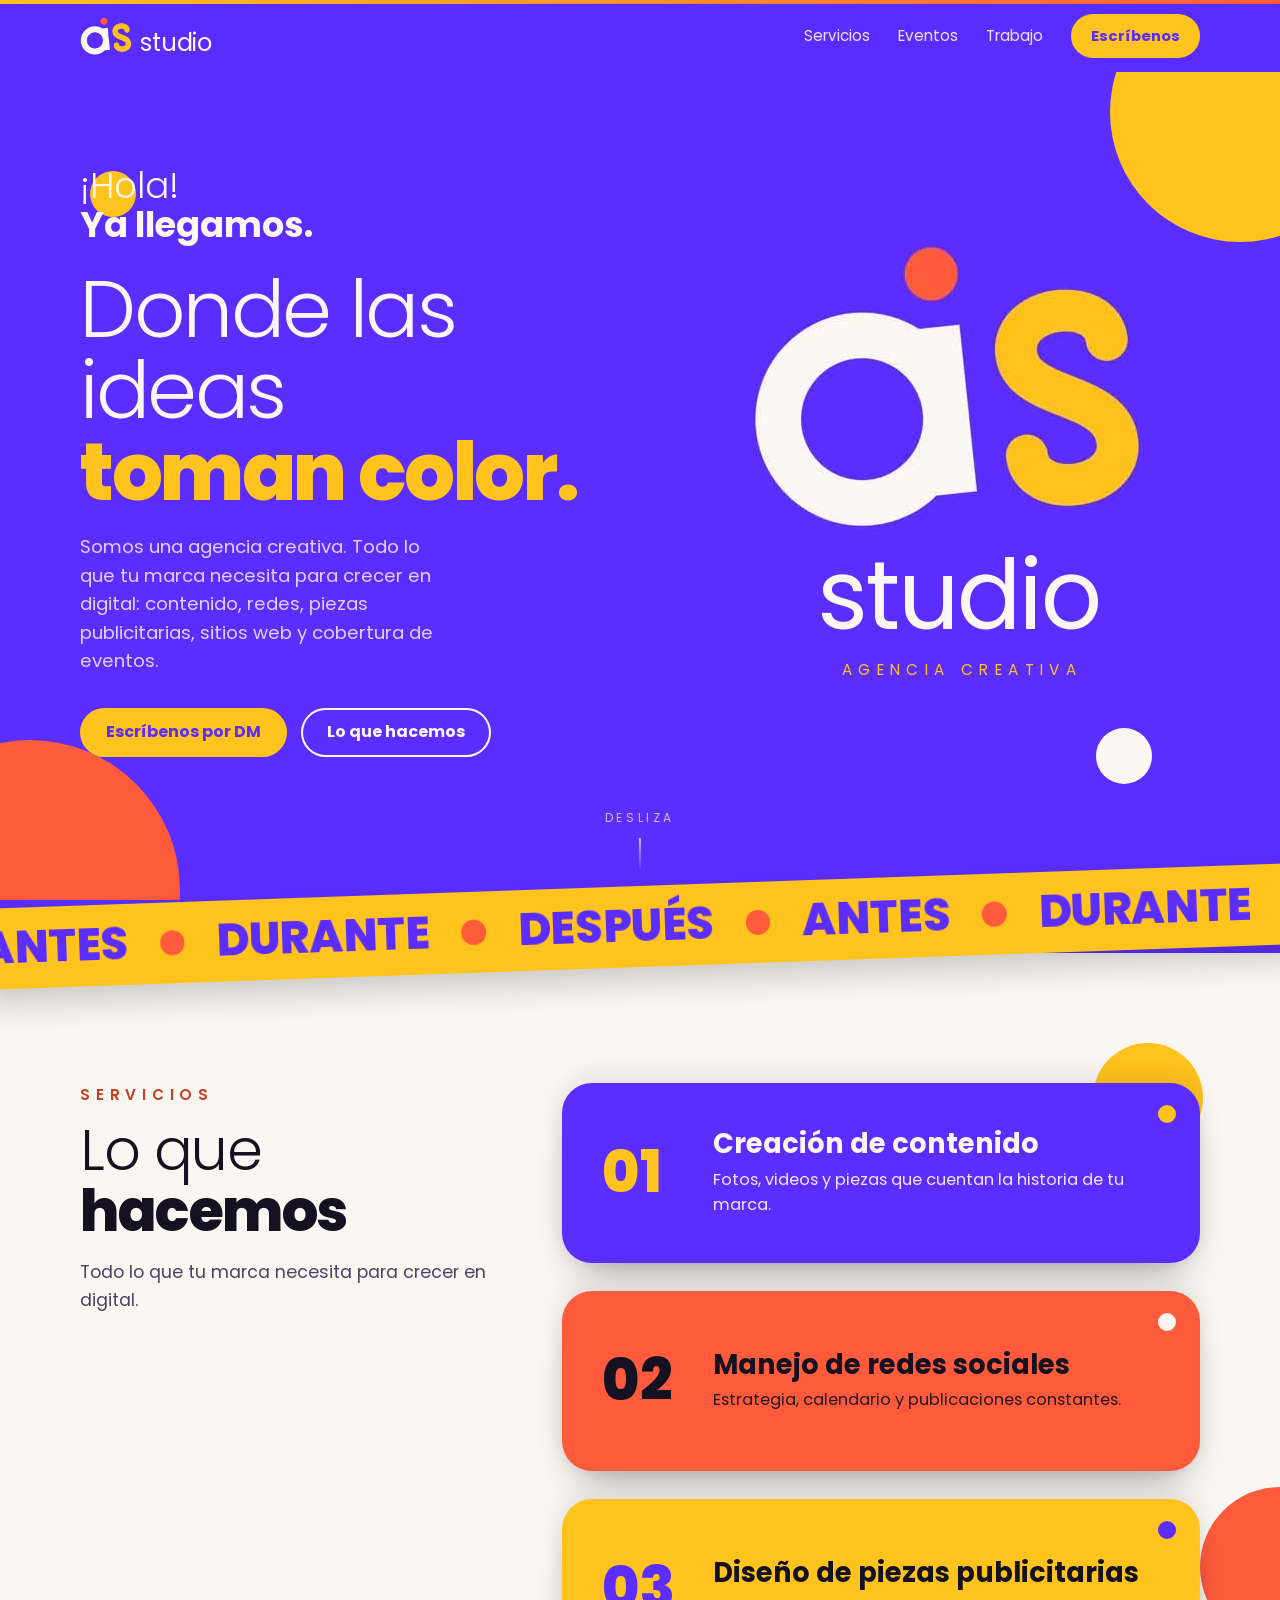
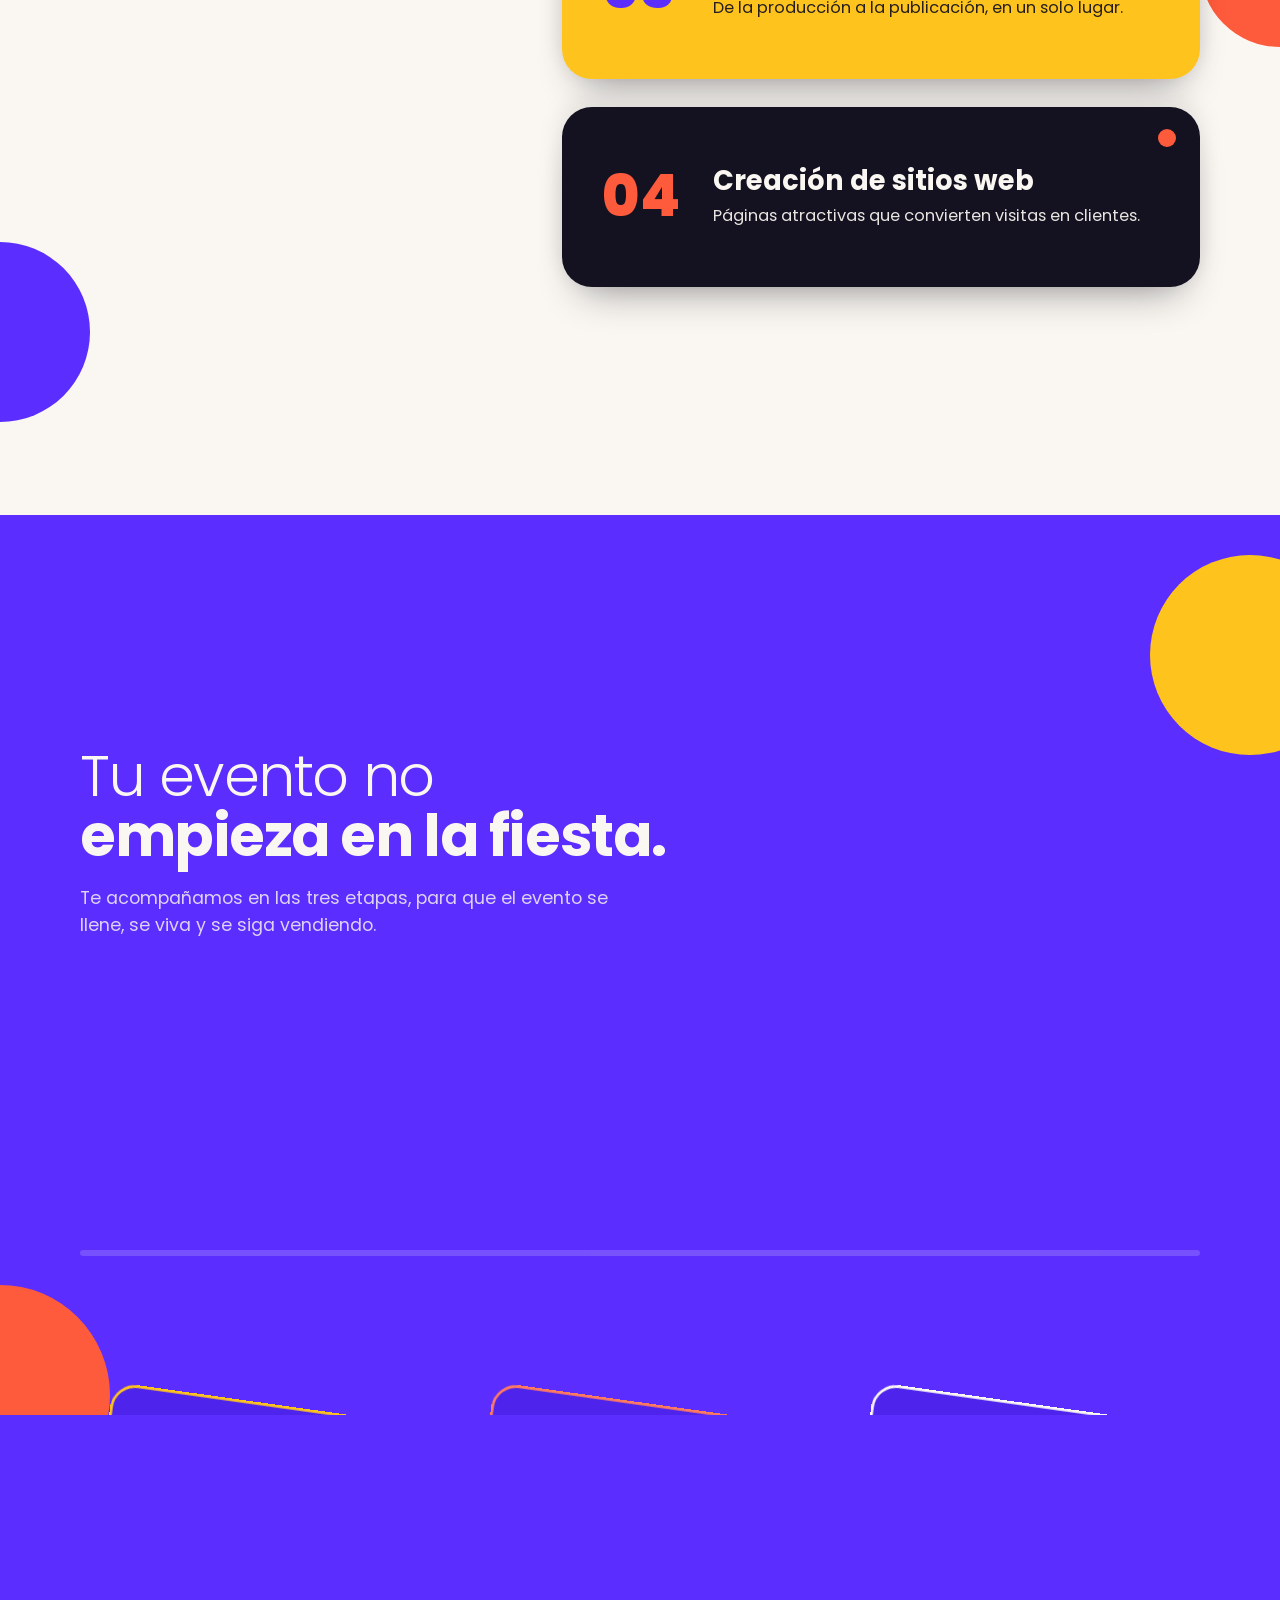
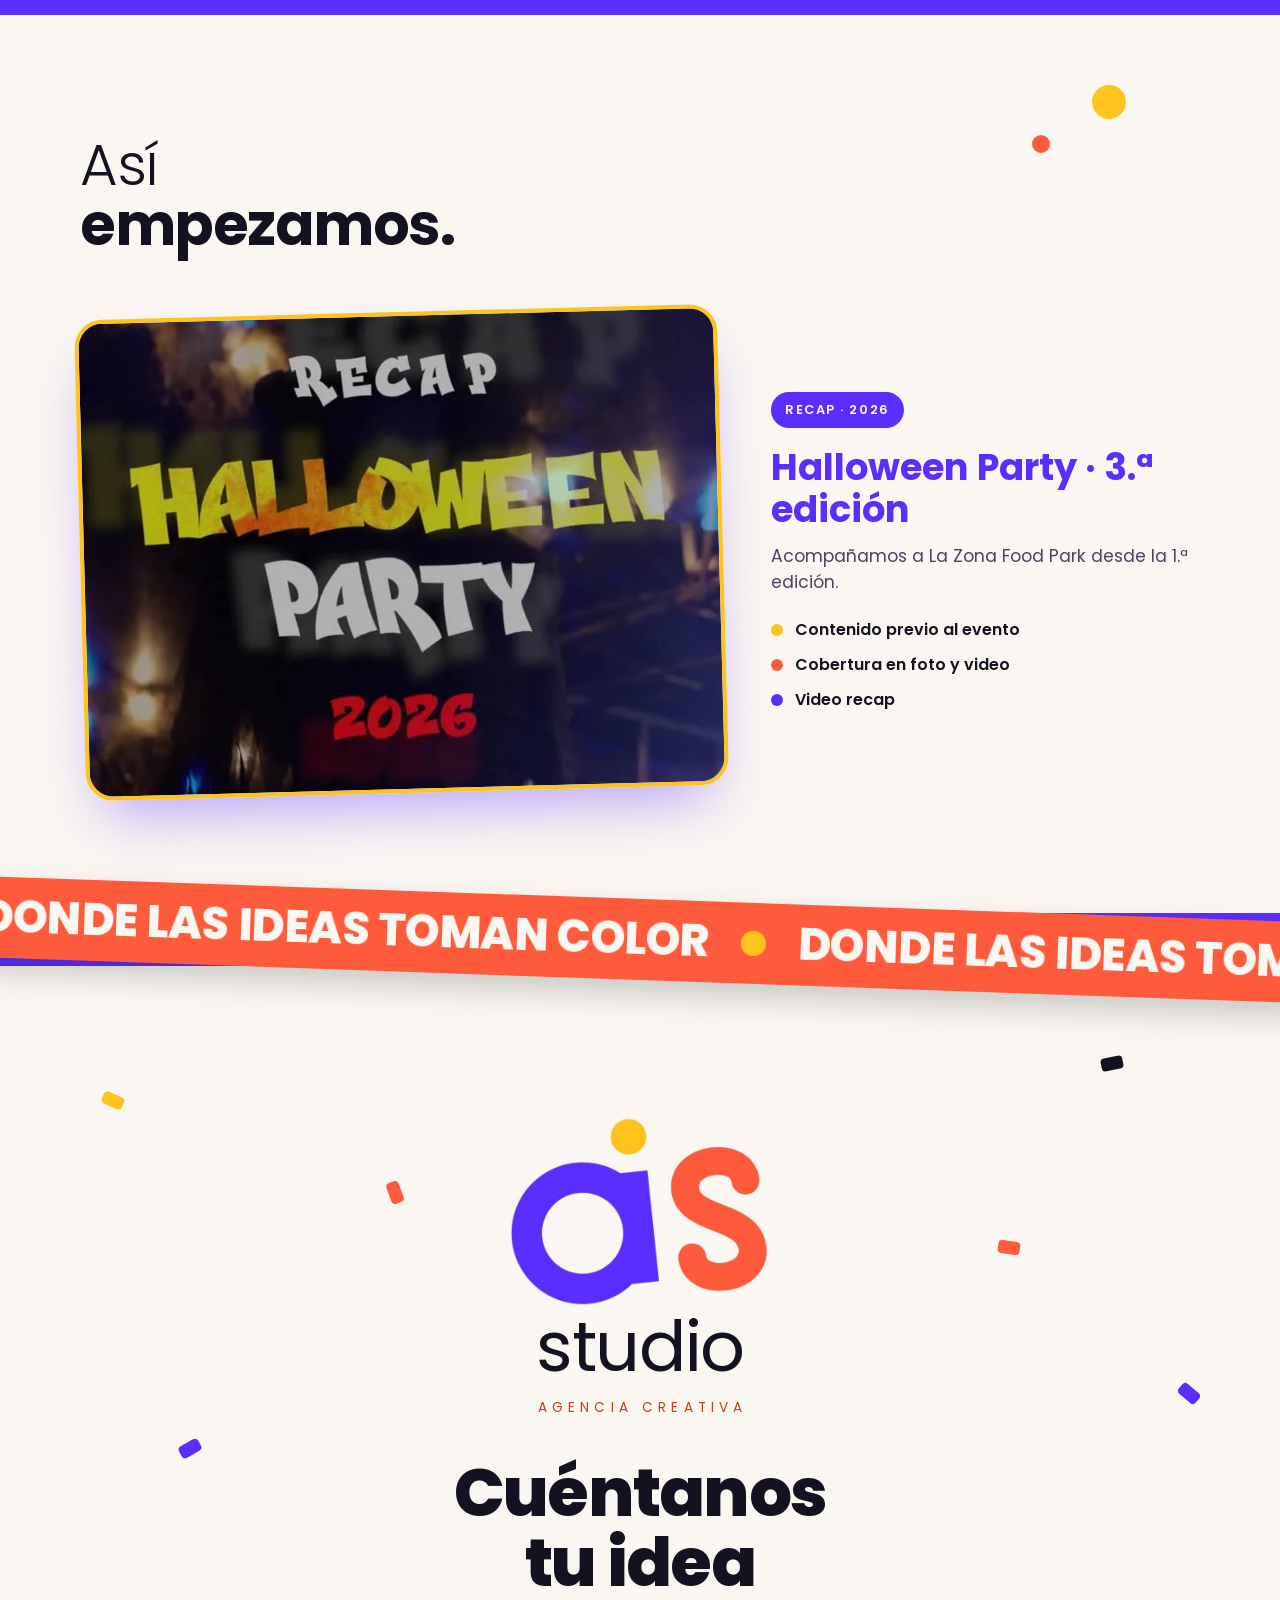
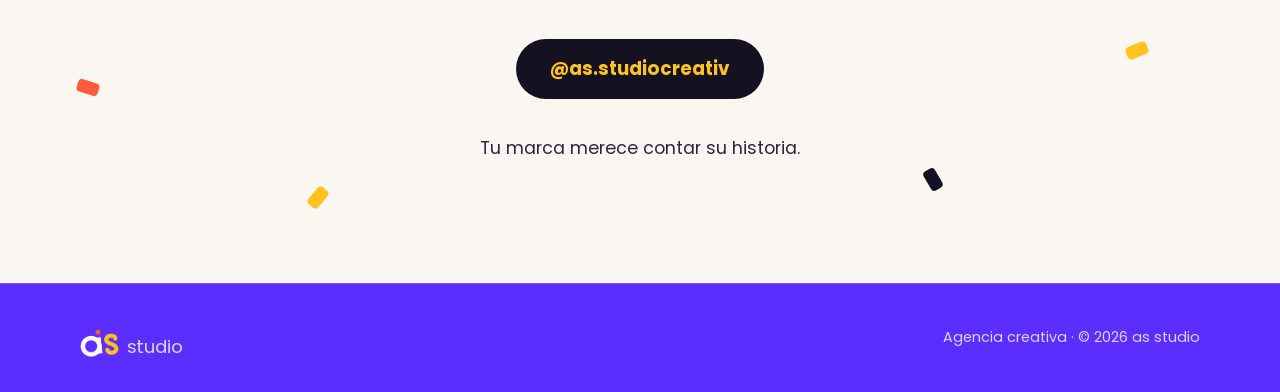
==== index.html @ 7d1c36c5 "Landing as studio: HTML + CSS con efectos de scroll Una sola página sin JavaScript: portada, servici" ====
<!doctype html>
<html lang="es">
<head>
<meta charset="utf-8">
<meta name="viewport" content="width=device-width, initial-scale=1">
<title>as studio · Agencia creativa de eventos y contenido</title>
<meta name="description" content="as studio, agencia creativa: contenido antes, cobertura en foto y video durante, y recaps después de tu evento. Donde las ideas toman color.">
<meta name="theme-color" content="#5B2DFF">
<meta property="og:type" content="website">
<meta property="og:title" content="as studio · Donde las ideas toman color">
<meta property="og:description" content="Contenido antes, durante y después de tu evento.">
<meta property="og:image" content="assets/og-cover.jpg">
<link rel="icon" type="image/png" href="assets/icon-512.png">
<link rel="apple-touch-icon" href="assets/apple-touch-icon.png">
<link rel="preconnect" href="https://fonts.googleapis.com">
<link rel="preconnect" href="https://fonts.gstatic.com" crossorigin>
<link href="https://fonts.googleapis.com/css2?family=Poppins:wght@300;400;600;700;800&display=swap" rel="stylesheet">
<link rel="stylesheet" href="styles.css">
</head>
<body>
<a class="saltar" href="#contenido">Saltar al contenido</a>
<div class="progreso" aria-hidden="true"></div>

<header class="cabecera">
  <nav class="wrap nav" aria-label="Principal">
    <a class="marca" href="#inicio" aria-label="as studio, inicio">
      <img src="assets/mark-light.png" alt="" width="396" height="288">
      <span>studio</span>
    </a>
    <ul>
      <li class="ocultar-movil"><a href="#servicios">Servicios</a></li>
      <li class="ocultar-movil"><a href="#como">Eventos</a></li>
      <li class="ocultar-movil"><a href="#trabajo">Trabajo</a></li>
      <li><a class="btn btn-amarillo" href="https://instagram.com/as.studiocreativ" target="_blank" rel="noopener">Escríbenos</a></li>
    </ul>
  </nav>
</header>

<main id="contenido">
  <!-- HERO -->
  <section class="hero" id="inicio">
    <span class="burbuja b-amarillo" style="--t:46px;--vel:2;left:7%;top:12%" aria-hidden="true"></span>
    <span class="burbuja b-amarillo esquina" style="--t:260px;--vel:-1;right:-90px;top:-90px" aria-hidden="true"></span>
    <span class="burbuja b-coral" style="--t:300px;--vel:1.5;left:-120px;bottom:-140px" aria-hidden="true"></span>
    <span class="burbuja b-crema" style="--t:56px;--vel:3;right:10%;bottom:14%" aria-hidden="true"></span>
    <div class="wrap">
      <div class="hero-texto">
        <p class="saludo entra">¡Hola!<strong>Ya llegamos.</strong></p>
        <h1 class="entra" style="--d:.12s">Donde las ideas <em>toman color.</em></h1>
        <p class="lead entra" style="--d:.24s">Somos una agencia creativa. Todo lo que tu marca necesita para crecer en digital: contenido, redes, piezas publicitarias, sitios web y cobertura de eventos.</p>
        <div class="acciones entra" style="--d:.36s">
          <a class="btn btn-amarillo" href="https://instagram.com/as.studiocreativ" target="_blank" rel="noopener">Escríbenos por DM</a>
          <a class="btn btn-borde" href="#servicios">Lo que hacemos</a>
        </div>
      </div>
      <div class="logo-grande entra" style="--d:.2s" aria-hidden="true">
        <img src="assets/mark-light.png" alt="" width="396" height="288">
        <p class="studio">studio</p>
        <p class="agencia">AGENCIA CREATIVA</p>
      </div>
    </div>
    <p class="baja" aria-hidden="true">Desliza</p>
  </section>

  <!-- CINTA -->
  <div class="cinta" aria-hidden="true">
    <div class="cinta-pista">
      <span>ANTES</span><i></i><span>DURANTE</span><i></i><span>DESPUÉS</span><i></i>
      <span>ANTES</span><i></i><span>DURANTE</span><i></i><span>DESPUÉS</span><i></i>
      <span>ANTES</span><i></i><span>DURANTE</span><i></i><span>DESPUÉS</span><i></i>
    </div>
  </div>

  <!-- SERVICIOS (las tarjetas se apilan al hacer scroll) -->
  <section class="servicios" id="servicios">
    <span class="burbuja b-amarillo" style="--t:110px;--vel:-2;right:6%;top:90px" aria-hidden="true"></span>
    <span class="burbuja b-coral" style="--t:160px;--vel:1;right:-80px;top:46%" aria-hidden="true"></span>
    <span class="burbuja b-morado" style="--t:180px;--vel:1.5;left:-90px;bottom:8%" aria-hidden="true"></span>
    <div class="wrap servicios-grid">
      <div class="servicios-cabeza">
        <p class="sobretitulo revela">SERVICIOS</p>
        <h2 class="titulo revela">Lo que <strong>hacemos</strong></h2>
        <p class="intro revela">Todo lo que tu marca necesita para crecer en digital.</p>
      </div>
      <ol class="servicios-lista">
        <li class="servicio s1">
          <span class="s-num">01</span>
          <div><h3>Creación de contenido</h3><p>Fotos, videos y piezas que cuentan la historia de tu marca.</p></div>
        </li>
        <li class="servicio s2">
          <span class="s-num">02</span>
          <div><h3>Manejo de redes sociales</h3><p>Estrategia, calendario y publicaciones constantes.</p></div>
        </li>
        <li class="servicio s3">
          <span class="s-num">03</span>
          <div><h3>Diseño de piezas publicitarias</h3><p>De la producción a la publicación, en un solo lugar.</p></div>
        </li>
        <li class="servicio s4">
          <span class="s-num">04</span>
          <div><h3>Creación de sitios web</h3><p>Páginas atractivas que convierten visitas en clientes.</p></div>
        </li>
      </ol>
    </div>
  </section>

  <!-- ANTES · DURANTE · DESPUÉS (fijada mientras se hace scroll en escritorio) -->
  <section class="fases-pin" id="como">
    <div class="fases-sticky">
      <span class="burbuja b-amarillo" style="--t:200px;--vel:-1;right:-70px;top:40px" aria-hidden="true"></span>
      <span class="burbuja b-coral" style="--t:220px;--vel:1;left:-110px;bottom:-90px" aria-hidden="true"></span>
      <div class="wrap">
        <h2 class="titulo revela">Tu evento no <strong>empieza en la fiesta.</strong></h2>
        <p class="intro revela">Te acompañamos en las tres etapas, para que el evento se llene, se viva y se siga vendiendo.</p>
        <div class="fases">
          <article class="fase f1">
            <span class="num">01</span>
            <h3>ANTES</h3>
            <p>Contenido que genera expectativa y llena el lugar.</p>
          </article>
          <article class="fase f2">
            <span class="num">02</span>
            <h3>DURANTE</h3>
            <p>Cobertura en foto y video, en el momento.</p>
          </article>
          <article class="fase f3">
            <span class="num">03</span>
            <h3>DESPUÉS</h3>
            <p>Recap y contenido para seguir vendiendo.</p>
          </article>
        </div>
        <div class="fases-barra" aria-hidden="true"><span></span></div>
      </div>
    </div>
  </section>

  <!-- TRABAJO -->
  <section class="sec trabajo" id="trabajo">
    <span class="burbuja b-amarillo" style="--t:34px;--vel:3;right:12%;top:70px" aria-hidden="true"></span>
    <span class="burbuja b-coral" style="--t:18px;--vel:5;right:18%;top:120px" aria-hidden="true"></span>
    <div class="wrap">
      <h2 class="titulo revela">Así <strong>empezamos.</strong></h2>
      <div class="caso">
        <figure>
          <img src="assets/recap-halloween-2026.webp" alt="Portada del video recap de la Halloween Party 2026" width="866" height="645" loading="lazy">
        </figure>
        <div>
          <span class="etiqueta revela">Recap · 2026</span>
          <h3 class="revela">Halloween Party · 3.ª edición</h3>
          <p class="revela">Acompañamos a La Zona Food Park desde la 1.ª edición.</p>
          <ul>
            <li class="desliza">Contenido previo al evento</li>
            <li class="desliza">Cobertura en foto y video</li>
            <li class="desliza">Video recap</li>
          </ul>
        </div>
      </div>
    </div>
  </section>

  <!-- CINTA 2 -->
  <div class="cinta cinta-coral" aria-hidden="true">
    <div class="cinta-pista">
      <span>DONDE LAS IDEAS TOMAN COLOR</span><i></i><span>DONDE LAS IDEAS TOMAN COLOR</span><i></i>
      <span>DONDE LAS IDEAS TOMAN COLOR</span><i></i><span>DONDE LAS IDEAS TOMAN COLOR</span><i></i>
    </div>
  </div>

  <!-- CTA -->
  <section class="sec cta" id="contacto">
    <div class="confeti" aria-hidden="true">
      <i style="--x:8%;--y:14%;--c:var(--amarillo);--r:24deg;--v:1.6"></i>
      <i style="--x:86%;--y:10%;--c:var(--tinta);--r:-12deg;--v:-1"></i>
      <i style="--x:78%;--y:30%;--c:var(--coral);--r:8deg;--v:2.2"></i>
      <i style="--x:92%;--y:46%;--c:var(--morado);--r:40deg;--v:1.2"></i>
      <i style="--x:14%;--y:52%;--c:var(--morado);--r:-30deg;--v:-1.8"></i>
      <i style="--x:6%;--y:78%;--c:var(--coral);--r:18deg;--v:1"></i>
      <i style="--x:88%;--y:74%;--c:var(--amarillo);--r:-22deg;--v:-2"></i>
      <i style="--x:72%;--y:88%;--c:var(--tinta);--r:60deg;--v:1.4"></i>
      <i style="--x:24%;--y:90%;--c:var(--amarillo);--r:-50deg;--v:2.4"></i>
      <i style="--x:30%;--y:24%;--c:var(--coral);--r:70deg;--v:-1.4"></i>
    </div>
    <div class="wrap">
      <img class="cta-logo" src="assets/mark-color.png" alt="as studio" width="600" height="440" loading="lazy">
      <p class="cta-studio revela">studio</p>
      <p class="cta-agencia revela">AGENCIA CREATIVA</p>
      <h2 class="titulo revela">Cuéntanos <strong>tu idea</strong></h2>
      <div class="acciones revela">
        <a class="btn btn-tinta" href="https://instagram.com/as.studiocreativ" target="_blank" rel="noopener">@as.studiocreativ</a>
      </div>
      <p class="lema revela">Tu marca merece contar su historia.</p>
    </div>
  </section>
</main>

<footer>
  <div class="wrap">
    <a class="marca" href="#inicio" aria-label="as studio, volver al inicio">
      <img src="assets/mark-light.png" alt="" width="396" height="288" loading="lazy">
      <span>studio</span>
    </a>
    <p>Agencia creativa · © 2026 as studio</p>
  </div>
</footer>
</body>
</html>
---- styles.css ----
/* =========================================================
   as studio — estilos
   Efectos de scroll 100 % CSS (scroll-driven animations:
   animation-timeline scroll()/view()). En navegadores sin
   soporte, o con "reducir movimiento", todo se ve estático.
   ========================================================= */

:root{
  --morado:#5B2DFF; --morado-osc:#4A1FE6; --amarillo:#FFC31D; --coral:#FE5B3C;
  --crema:#FAF7F2; --tinta:#141220; --coral-texto:#C4401F; /* coral oscurecido para texto chico sobre crema (AA) */ --suave:rgba(250,247,242,.82);
  --radio:28px; --max:1120px; --alto-nav:72px;
}
*{box-sizing:border-box;margin:0;padding:0}
html{scroll-behavior:smooth;scroll-padding-top:var(--alto-nav)}
body{font-family:Poppins,system-ui,sans-serif;background:var(--morado);color:var(--crema);line-height:1.55;overflow-x:clip;-webkit-font-smoothing:antialiased}
main{overflow-x:clip} /* las cintas giradas sobresalen; clip no rompe el sticky */
img{max-width:100%;height:auto;display:block}
a{color:inherit}
:focus-visible{outline:3px solid var(--amarillo);outline-offset:4px;border-radius:8px}
.wrap{width:min(var(--max),100% - 32px);margin-inline:auto}
.saltar{position:absolute;left:-999px;top:8px;background:var(--amarillo);color:var(--morado);padding:10px 16px;border-radius:999px;font-weight:700;z-index:99}
.saltar:focus{left:16px}

/* ---------- Círculos de la marca ---------- */
.burbuja{position:absolute;width:var(--t);height:var(--t);border-radius:50%;pointer-events:none;z-index:0}
.b-amarillo{background:var(--amarillo)} .b-coral{background:var(--coral)} .b-crema{background:var(--crema)}

/* ---------- Barra de progreso ---------- */
.progreso{display:none;position:fixed;inset:0 0 auto 0;height:4px;z-index:60;background:linear-gradient(90deg,var(--amarillo),var(--coral));transform-origin:0 50%}

/* ---------- Navegación ---------- */
.cabecera{position:sticky;top:0;z-index:20;background:rgba(91,45,255,.9);backdrop-filter:blur(10px);-webkit-backdrop-filter:blur(10px)}
.nav{display:flex;align-items:center;justify-content:space-between;gap:16px;min-height:var(--alto-nav)}
.marca{display:flex;align-items:flex-end;gap:8px;text-decoration:none;min-height:44px;padding-bottom:3px}
.marca img{height:38px;width:auto}
.marca span{font-size:1.5rem;font-weight:400;line-height:1;letter-spacing:-.01em}
.nav ul{display:flex;gap:28px;list-style:none;align-items:center}
.nav ul a{text-decoration:none;font-size:.95rem;opacity:.9}
.nav ul a:hover{opacity:1;color:var(--amarillo)}
.btn{display:inline-flex;align-items:center;justify-content:center;gap:10px;min-height:48px;padding:12px 26px;border-radius:999px;font-weight:700;text-decoration:none;border:0;cursor:pointer;font-family:inherit;font-size:1rem;transition:transform .2s ease,box-shadow .2s ease}
.btn:hover{transform:translateY(-2px);box-shadow:0 10px 24px rgba(20,18,32,.25)}
.btn-amarillo{background:var(--amarillo);color:var(--morado)}
.nav ul a.btn-amarillo{opacity:1}
.nav ul a.btn-amarillo:hover{color:var(--morado)}
.btn-borde{background:transparent;color:var(--crema);box-shadow:inset 0 0 0 2px var(--crema)}
.btn-borde:hover{box-shadow:inset 0 0 0 2px var(--amarillo);color:var(--amarillo)}
.nav .btn{min-height:44px;padding:10px 20px;font-size:.92rem}
@media (max-width:760px){.nav ul .ocultar-movil{display:none}.nav ul{gap:12px}}

/* ---------- Hero ---------- */
.hero{position:relative;overflow:clip;padding:72px 0 120px;min-height:calc(100svh - var(--alto-nav));display:flex;align-items:center}
.hero .wrap{position:relative;z-index:1;display:grid;grid-template-columns:1.1fr .9fr;gap:48px;align-items:center}
.saludo{font-size:clamp(1.6rem,3vw,2.2rem);font-weight:300;line-height:1.1}
.saludo strong{display:block;font-weight:700}
h1{font-size:clamp(2.6rem,6.4vw,5rem);font-weight:300;line-height:1.02;letter-spacing:-.03em;margin:24px 0 20px}
h1 em{font-style:normal;font-weight:800;color:var(--amarillo);display:block}
.lead{font-size:1.15rem;color:var(--suave);max-width:34ch;margin-bottom:32px}
.acciones{display:flex;flex-wrap:wrap;gap:14px}
.logo-grande{justify-self:center;width:min(100%,420px)}
.logo-grande .studio{font-size:clamp(3.4rem,8vw,6rem);line-height:1;text-align:center;margin-top:18px;letter-spacing:-.02em}
.logo-grande .agencia{color:var(--amarillo);letter-spacing:.42em;text-align:center;font-size:.95rem;margin-top:14px;padding-left:.42em}
.baja{position:absolute;left:50%;bottom:28px;translate:-50% 0;font-size:.75rem;letter-spacing:.3em;text-transform:uppercase;opacity:.7;z-index:1}
.baja::after{content:"";display:block;width:2px;height:34px;margin:10px auto 0;background:linear-gradient(var(--crema),transparent)}
@media (max-width:860px){
  .hero{min-height:auto;padding:48px 0 120px}
  .hero .wrap{grid-template-columns:1fr;gap:40px}
  .logo-grande{order:-1;width:min(55%,200px)}
  .logo-grande .studio{font-size:2.6rem;margin-top:10px}
  .logo-grande .agencia{font-size:.7rem;letter-spacing:.3em}
  .hero .esquina{--t:130px!important;right:-60px!important;top:-60px!important}
}

/* ---------- Cintas ---------- */
.cinta{background:var(--amarillo);color:var(--morado);overflow:clip;padding:18px 0;rotate:-2deg;margin:-14px -20px;position:relative;z-index:3;box-shadow:0 14px 30px rgba(20,18,32,.2)}
.cinta-pista{display:flex;align-items:center;gap:32px;white-space:nowrap;width:max-content;font-weight:800;font-size:clamp(1.6rem,4vw,2.8rem);letter-spacing:-.01em;line-height:1}
.cinta-pista i{width:.55em;height:.55em;border-radius:50%;background:var(--coral);flex:none}
.cinta-coral{background:var(--coral);color:var(--crema);rotate:2deg}
.cinta-coral .cinta-pista i{background:var(--amarillo)}

/* ---------- Antes · Durante · Después ---------- */
.fases-pin{position:relative}
.fases-sticky{position:relative;overflow:clip;padding:120px 0}
.titulo{font-size:clamp(2.2rem,5vw,3.6rem);font-weight:300;line-height:1.05;letter-spacing:-.025em}
.titulo strong{font-weight:700;display:block}
.intro{color:var(--suave);font-size:1.1rem;max-width:48ch;margin-top:18px}
.fases{display:grid;grid-template-columns:repeat(3,1fr);gap:22px;margin-top:48px;position:relative;z-index:1}
.fase{border:3px solid var(--c);border-radius:var(--radio);padding:34px 30px 38px;background:rgba(74,31,230,.75);transition:background .25s ease}
.fase:hover{background:rgba(74,31,230,.95)}
.fase .num{font-size:.85rem;letter-spacing:.2em;opacity:.7}
.fase h3{color:var(--c);font-size:2rem;font-weight:800;letter-spacing:-.01em;margin:10px 0 12px}
.fase p{color:var(--suave);font-size:1.05rem}
.f1{--c:var(--amarillo)} .f2{--c:#FF7A5F} .f3{--c:var(--crema)}
.fases-barra{display:none;height:6px;border-radius:99px;background:rgba(250,247,242,.18);margin-top:36px;overflow:hidden;position:relative;z-index:1}
.fases-barra span{display:block;height:100%;background:linear-gradient(90deg,var(--amarillo),var(--coral),var(--crema));transform-origin:0 50%}
@media (max-width:860px){.fases{grid-template-columns:1fr}}

/* ---------- Trabajo ---------- */
.sec{position:relative;padding:120px 0;overflow:clip}
.trabajo{background:var(--crema);color:var(--tinta)}
.trabajo .titulo{color:var(--tinta)}
.caso{display:grid;grid-template-columns:1.2fr .8fr;gap:48px;align-items:center;margin-top:56px;position:relative;z-index:1}
.caso figure{border:4px solid var(--amarillo);border-radius:var(--radio);overflow:hidden;box-shadow:0 30px 60px -20px rgba(91,45,255,.45);rotate:-1.5deg}
.caso figure img{width:100%;aspect-ratio:866/645;object-fit:cover}
.etiqueta{display:inline-block;background:var(--morado);color:var(--crema);font-size:.8rem;font-weight:600;letter-spacing:.12em;text-transform:uppercase;padding:8px 14px;border-radius:999px}
.caso h3{font-size:clamp(1.7rem,3vw,2.3rem);font-weight:700;color:var(--morado);line-height:1.15;margin:18px 0 12px}
.caso p{color:#4a4560;font-size:1.08rem}
.caso ul{list-style:none;margin-top:22px;display:grid;gap:10px}
.caso li{display:flex;gap:12px;align-items:center;font-weight:600}
.caso li::before{content:"";width:12px;height:12px;border-radius:50%;background:var(--c);flex:none}
.caso li:nth-child(1){--c:var(--amarillo)} .caso li:nth-child(2){--c:var(--coral)} .caso li:nth-child(3){--c:var(--morado)}
@media (max-width:860px){.caso{grid-template-columns:1fr;gap:32px}}

/* ---------- CTA ---------- */
.cta{text-align:center;padding-top:150px}
.cta .wrap{position:relative;z-index:1;display:flex;flex-direction:column;align-items:center}
.cta-logo{width:min(46vw,190px);margin-bottom:40px}
.cta .titulo{font-size:clamp(2.2rem,6vw,4.2rem)}
.cta .titulo strong{font-weight:800}
.cta .acciones{justify-content:center;margin-top:40px}
.lema{color:var(--amarillo);font-weight:600;margin-top:36px;font-size:1.1rem}

/* ---------- Servicios ---------- */
.b-morado{background:var(--morado)}
.servicios{position:relative;overflow:clip;background:var(--crema);color:var(--tinta);padding:130px 0 120px}
.servicios-grid{display:grid;grid-template-columns:.8fr 1.2fr;gap:56px;align-items:start;position:relative;z-index:1}
.servicios-cabeza{position:sticky;top:calc(var(--alto-nav) + 48px)}
.sobretitulo{color:var(--coral-texto);letter-spacing:.38em;font-weight:600;font-size:.95rem;margin-bottom:14px}
.servicios .titulo{color:var(--tinta)}
.servicios .titulo strong{font-weight:800}
.servicios .intro{color:#4a4560}
.servicios-lista{list-style:none;display:grid;gap:28px;padding-bottom:12vh}
.servicio{
  position:sticky;top:calc(var(--alto-nav) + 28px + var(--i) * 20px);
  display:flex;gap:28px;align-items:center;min-height:180px;padding:34px 56px 34px 40px;
  border-radius:30px;background:var(--bg);color:var(--fg);
  box-shadow:0 -6px 24px rgba(20,18,32,.10),0 22px 40px -20px rgba(20,18,32,.45);
}
.servicio::after{content:"";position:absolute;top:22px;right:24px;width:18px;height:18px;border-radius:50%;background:var(--punto)}
.s-num{font-size:clamp(2.6rem,5vw,3.6rem);font-weight:800;line-height:1;color:var(--num);flex:none;min-width:2.2ch}
.servicio h3{font-size:clamp(1.25rem,2.4vw,1.7rem);font-weight:700;line-height:1.2}
.servicio p{margin-top:6px;font-size:1.02rem;opacity:.92}
.s1{--i:0;--bg:var(--morado);--fg:var(--crema);--num:var(--amarillo);--punto:var(--amarillo)}
.s2{--i:1;--bg:var(--coral);--fg:var(--tinta);--num:var(--tinta);--punto:var(--crema)}
.s3{--i:2;--bg:var(--amarillo);--fg:var(--tinta);--num:var(--morado);--punto:var(--morado)}
.s4{--i:3;--bg:var(--tinta);--fg:var(--crema);--num:var(--coral);--punto:var(--coral)}
@media (max-width:860px){
  .servicios{padding:90px 0}
  .servicios-grid{grid-template-columns:1fr;gap:36px}
  .servicios-cabeza{position:static}
  .servicio{flex-direction:column;align-items:flex-start;gap:10px;min-height:0;padding:26px 48px 28px 24px;top:calc(var(--alto-nav) + 16px + var(--i) * 14px)}
}

/* ---------- Cierre "Cuéntanos tu idea" ---------- */
.cta{background:var(--crema);color:var(--tinta)}
.cta-logo{width:min(56vw,260px);margin-bottom:6px}
.cta-studio{font-size:clamp(2.8rem,7vw,4.4rem);line-height:1;letter-spacing:-.02em}
.cta-agencia{color:var(--coral-texto);letter-spacing:.38em;font-size:.85rem;margin:14px 0 40px;padding-left:.38em}
.cta .titulo{color:var(--tinta);font-weight:800}
.btn-tinta{background:var(--tinta);color:var(--amarillo);font-size:1.15rem;padding:16px 34px;min-height:56px}
.cta .lema{color:#2b2740;font-weight:400}
.confeti{position:absolute;inset:0;pointer-events:none;z-index:0}
.confeti i{position:absolute;left:var(--x);top:var(--y);width:22px;height:13px;border-radius:4px;background:var(--c);rotate:var(--r)}

footer{border-top:1px solid rgba(250,247,242,.18);padding:32px 0;font-size:.9rem;color:var(--suave)}
footer .wrap{display:flex;flex-wrap:wrap;gap:16px;justify-content:space-between;align-items:center}
footer .marca img{height:28px} footer .marca span{font-size:1.15rem}

/* =========================================================
   MOVIMIENTO
   ========================================================= */
@media (prefers-reduced-motion:no-preference){

  /* Entrada del hero al cargar (por tiempo, funciona en todos) */
  .entra{animation:entra .9s cubic-bezier(.2,.7,.2,1) var(--d,0s) both}
  @keyframes entra{from{opacity:0;translate:0 30px}}

  /* Flotado suave de los círculos (usa transform; el scroll usa translate) */
  .burbuja{animation:flota 8s ease-in-out infinite}
  @keyframes flota{50%{transform:translateY(-14px)}}

  .baja::after{animation:baja 1.8s ease-in-out infinite;transform-origin:top}
  @keyframes baja{0%{scale:1 0}50%{scale:1 1}100%{scale:1 0;transform-origin:bottom}}

  /* ---------- Efectos ligados al scroll ---------- */
  @supports (animation-timeline: view()) {

    /* Barra de progreso de lectura */
    .progreso{display:block;animation:progreso linear both;animation-timeline:scroll(root)}
    @keyframes progreso{from{scale:0 1}to{scale:1 1}}

    /* Cabecera: se compacta y gana sombra al bajar */
    .cabecera{animation:cabecera linear both;animation-timeline:scroll(root);animation-range:0 160px}
    @keyframes cabecera{
      from{background-color:rgba(91,45,255,0);box-shadow:0 0 0 rgba(20,18,32,0)}
      to{background-color:rgba(74,31,230,.94);box-shadow:0 10px 30px rgba(20,18,32,.28)}
    }
    .nav{animation:nav linear both;animation-timeline:scroll(root);animation-range:0 160px}
    @keyframes nav{to{min-height:60px}}

    /* Parallax de los círculos: cada uno a su velocidad (--vel) */
    .burbuja{
      animation:flota 8s ease-in-out infinite,parallax linear both;
      animation-timeline:auto,view();
      animation-range:normal,cover;
    }
    @keyframes parallax{
      from{translate:0 calc(var(--vel,1) * 70px)}
      to{translate:0 calc(var(--vel,1) * -70px)}
    }

    /* Hero: el texto se va hacia arriba y el logo gira al salir */
    .hero-texto{animation:hero-sale linear both;animation-timeline:view();animation-range:exit 0% exit 90%}
    @keyframes hero-sale{to{opacity:0;translate:0 -90px}}
    .logo-grande img{animation:logo-sale linear both;animation-timeline:view();animation-range:exit -10% exit 90%}
    @keyframes logo-sale{to{scale:.6;rotate:-18deg;opacity:0}}
    .baja{animation:desvanece linear both;animation-timeline:scroll(root);animation-range:0 120px}
    @keyframes desvanece{to{opacity:0}}

    /* Cintas: avanzan con el scroll, en sentidos opuestos */
    .cinta-pista{animation:cinta linear both;animation-timeline:view();animation-range:cover}
    @keyframes cinta{from{translate:0 0}to{translate:-35% 0}}
    .cinta-coral .cinta-pista{animation-name:cinta-inv}
    @keyframes cinta-inv{from{translate:-35% 0}to{translate:0 0}}

    /* Aparición genérica */
    .revela{animation:revela linear both;animation-timeline:view();animation-range:entry 5% cover 30%}
    @keyframes revela{from{opacity:0;translate:0 60px;scale:.96}}
    .desliza{animation:desliza linear both;animation-timeline:view();animation-range:entry 0% cover 25%}
    @keyframes desliza{from{opacity:0;translate:-48px 0}}

    /* Recap: la tarjeta gira a su sitio y la imagen se destapa */
    .caso figure{animation:figura linear both;animation-timeline:view();animation-range:entry 0% cover 45%}
    @keyframes figura{from{rotate:-12deg;scale:.82;opacity:0}to{rotate:-1.5deg;scale:1;opacity:1}}
    .caso figure img{animation:destapa linear both;animation-timeline:view();animation-range:entry 25% cover 50%}
    @keyframes destapa{from{clip-path:inset(0 0 100% 0);scale:1.25}to{clip-path:inset(0);scale:1}}

    /* Servicios: cada tarjeta sube girando y se apila sobre la anterior (sticky) */
    .servicio{animation:servicio linear both;animation-timeline:view();animation-range:entry 0% entry 90%}
    .s1{--g:-6deg} .s2{--g:5deg} .s3{--g:-4deg} .s4{--g:6deg}
    @keyframes servicio{from{opacity:0;translate:0 120px;rotate:var(--g);scale:.9}}
    .servicio::after{animation:punto linear both;animation-timeline:view();animation-range:entry 40% entry 100%}
    @keyframes punto{from{scale:0}}

    /* Confeti: sube y gira con el scroll, cada pieza a su velocidad */
    .confeti i{animation:confeti linear both;animation-timeline:view();animation-range:cover}
    @keyframes confeti{
      from{translate:0 calc(var(--v) * 90px);rotate:calc(var(--r) - 120deg)}
      to{translate:0 calc(var(--v) * -90px);rotate:calc(var(--r) + 120deg)}
    }

    /* CTA: el logo entra girando */
    .cta-logo{animation:cta-logo linear both;animation-timeline:view();animation-range:entry 0% cover 40%}
    @keyframes cta-logo{from{scale:.3;rotate:-160deg;opacity:0}}

    /* Antes · Durante · Después: tarjetas en móvil */
    .fase{animation:revela linear both;animation-timeline:view();animation-range:entry 5% cover 30%}

    /* Escritorio: la sección se queda fija y las tarjetas
       llegan una a una mientras se hace scroll */
    @media (min-width:861px){
      .fases-pin{height:300vh;view-timeline-name:--fases}
      .fases-sticky{position:sticky;top:0;height:100vh;display:flex;align-items:center;padding:var(--alto-nav) 0 0}
      .fases-sticky .wrap{width:min(var(--max),100% - 32px)}
      .fases-sticky .revela{animation:none}
      .fase{animation:carta linear both;animation-timeline:--fases}
      .f1{animation-range:contain 0% contain 22%}
      .f2{animation-range:contain 22% contain 44%}
      .f3{animation-range:contain 44% contain 66%}
      @keyframes carta{from{opacity:0;translate:0 45vh;rotate:8deg;scale:.9}}
      .fases-barra{display:block}
      .fases-barra span{animation:progreso linear both;animation-timeline:--fases;animation-range:contain 0% contain 66%}
    }
  }
}
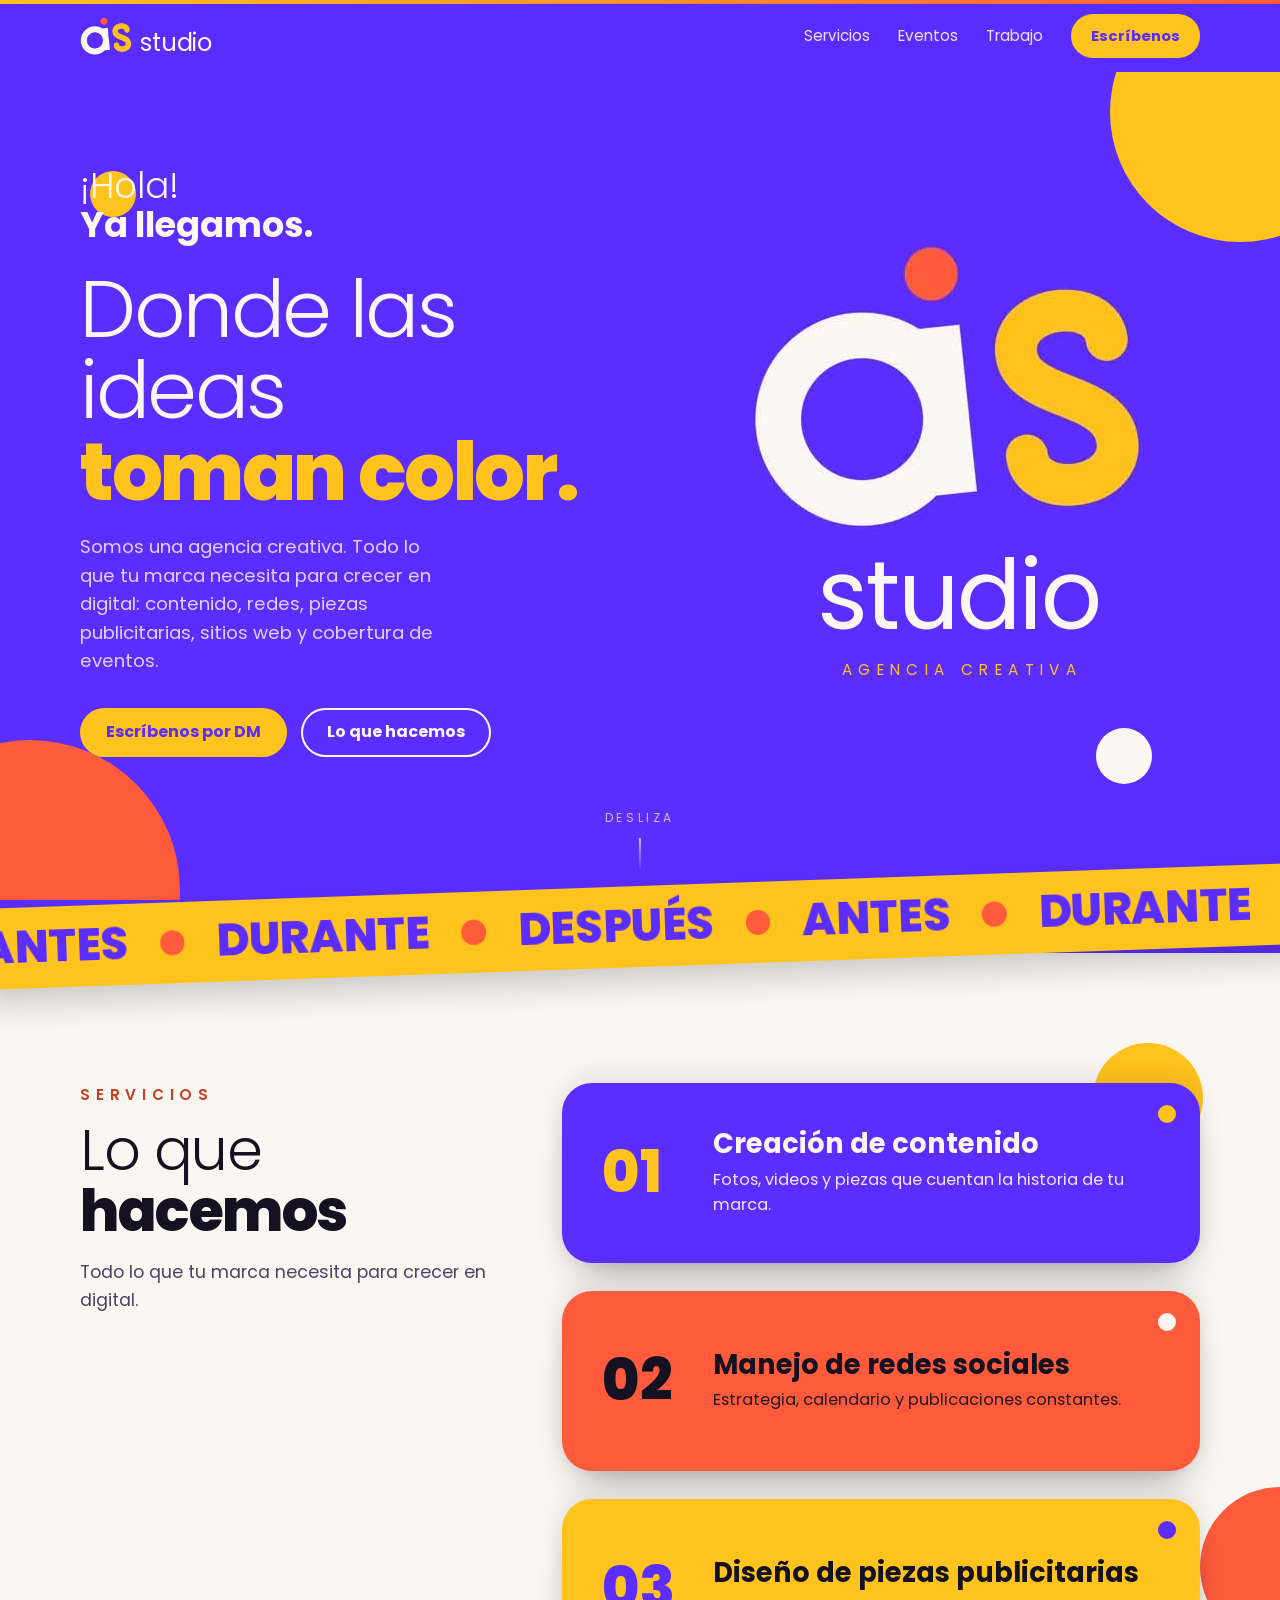
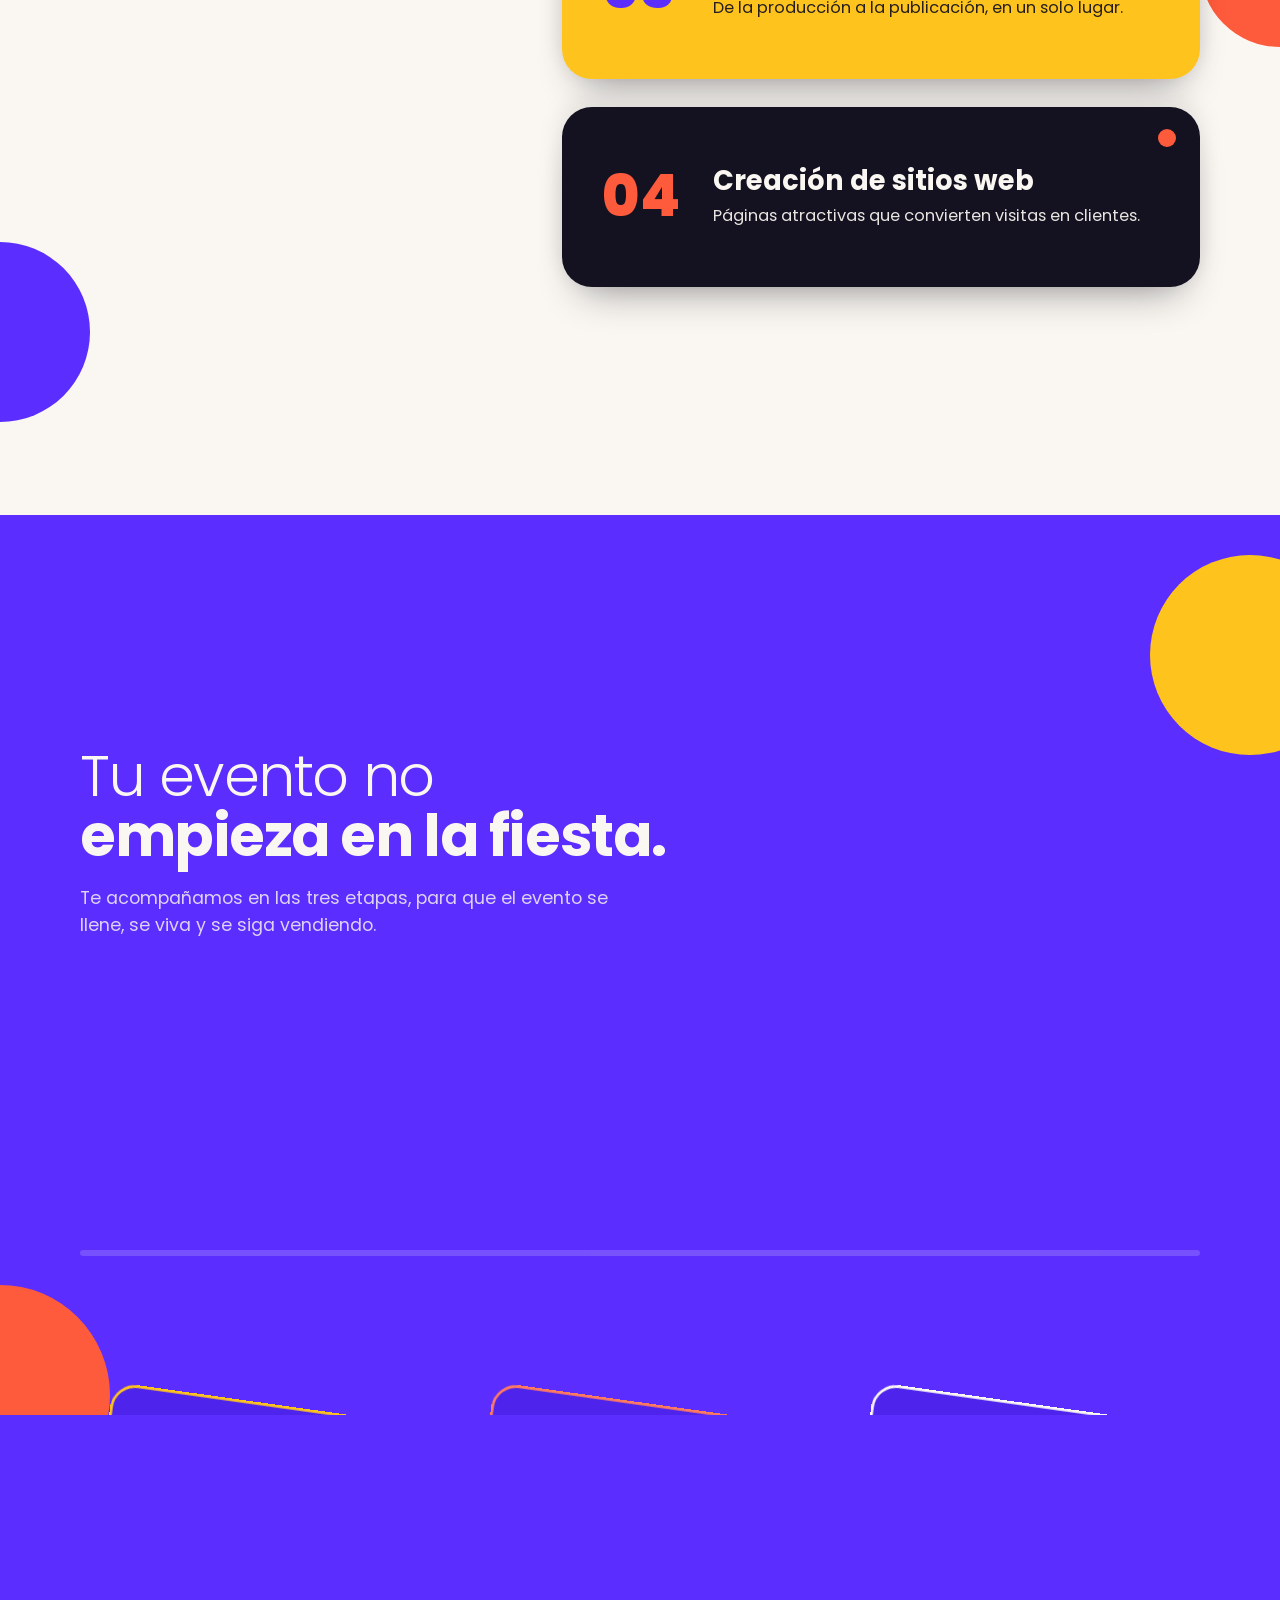
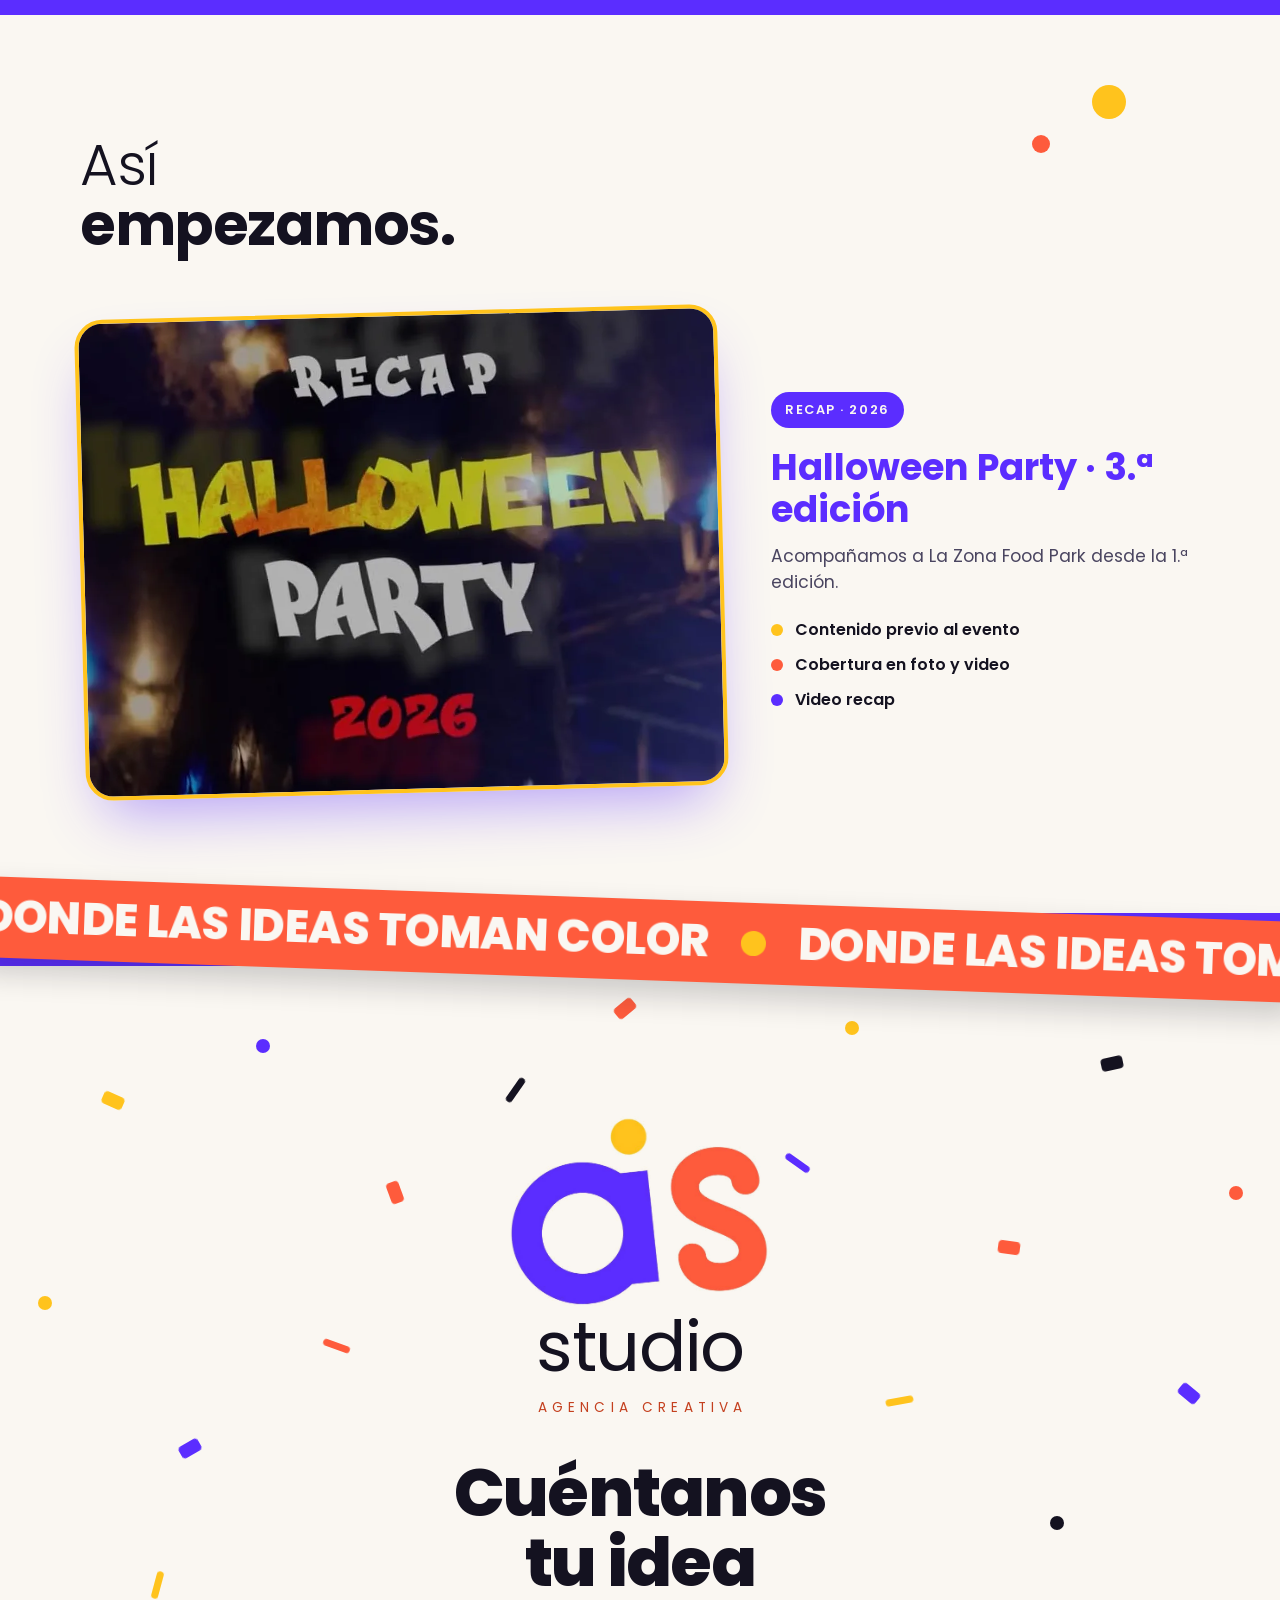
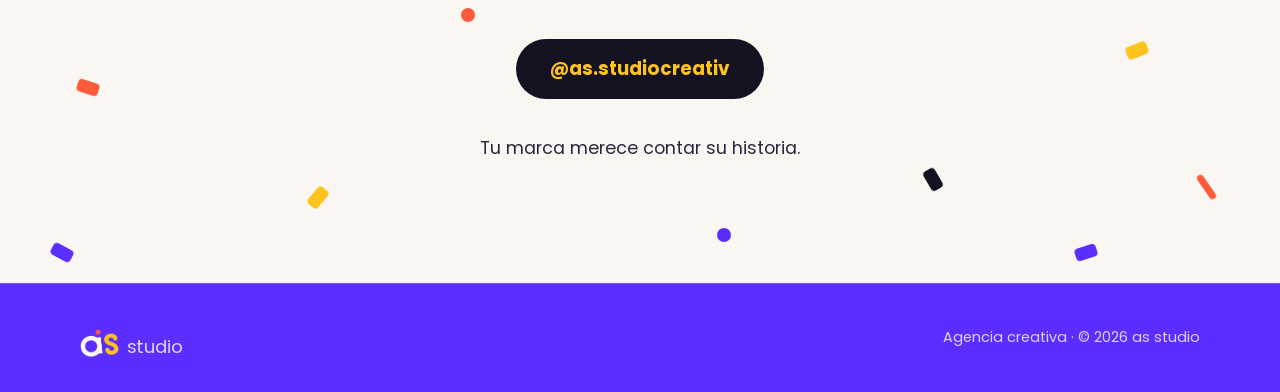
==== commit db083acf: "Confeti que explota desde el logo al llegar al cierre 26 piezas (rectángulos, círculos y tiras) sale" ====
--- a/index.html
+++ b/index.html
@@ -168,16 +168,33 @@
   <!-- CTA -->
   <section class="sec cta" id="contacto">
     <div class="confeti" aria-hidden="true">
-      <i style="--x:8%;--y:14%;--c:var(--amarillo);--r:24deg;--v:1.6"></i>
-      <i style="--x:86%;--y:10%;--c:var(--tinta);--r:-12deg;--v:-1"></i>
-      <i style="--x:78%;--y:30%;--c:var(--coral);--r:8deg;--v:2.2"></i>
-      <i style="--x:92%;--y:46%;--c:var(--morado);--r:40deg;--v:1.2"></i>
-      <i style="--x:14%;--y:52%;--c:var(--morado);--r:-30deg;--v:-1.8"></i>
-      <i style="--x:6%;--y:78%;--c:var(--coral);--r:18deg;--v:1"></i>
-      <i style="--x:88%;--y:74%;--c:var(--amarillo);--r:-22deg;--v:-2"></i>
-      <i style="--x:72%;--y:88%;--c:var(--tinta);--r:60deg;--v:1.4"></i>
-      <i style="--x:24%;--y:90%;--c:var(--amarillo);--r:-50deg;--v:2.4"></i>
-      <i style="--x:30%;--y:24%;--c:var(--coral);--r:70deg;--v:-1.4"></i>
+      <!-- --x/--y: posición final · --r: giro final · --v: deriva al seguir bajando · --d: retraso de la explosión -->
+      <i style="--x:8%;--y:14%;--c:var(--amarillo);--r:24deg;--v:1.6;--d:0%"></i>
+      <i style="--x:86%;--y:10%;--c:var(--tinta);--r:-12deg;--v:-1;--d:4%"></i>
+      <i style="--x:78%;--y:30%;--c:var(--coral);--r:8deg;--v:2.2;--d:2%"></i>
+      <i style="--x:92%;--y:46%;--c:var(--morado);--r:40deg;--v:1.2;--d:6%"></i>
+      <i style="--x:14%;--y:52%;--c:var(--morado);--r:-30deg;--v:-1.8;--d:3%"></i>
+      <i style="--x:6%;--y:78%;--c:var(--coral);--r:18deg;--v:1;--d:8%"></i>
+      <i style="--x:88%;--y:74%;--c:var(--amarillo);--r:-22deg;--v:-2;--d:5%"></i>
+      <i style="--x:72%;--y:88%;--c:var(--tinta);--r:60deg;--v:1.4;--d:9%"></i>
+      <i style="--x:24%;--y:90%;--c:var(--amarillo);--r:-50deg;--v:2.4;--d:7%"></i>
+      <i style="--x:30%;--y:24%;--c:var(--coral);--r:70deg;--v:-1.4;--d:1%"></i>
+      <i class="redondo" style="--x:20%;--y:8%;--c:var(--morado);--r:0deg;--v:1.8;--d:2%"></i>
+      <i class="redondo" style="--x:66%;--y:6%;--c:var(--amarillo);--r:0deg;--v:-1.2;--d:0%"></i>
+      <i class="redondo" style="--x:96%;--y:24%;--c:var(--coral);--r:0deg;--v:2;--d:6%"></i>
+      <i class="redondo" style="--x:3%;--y:36%;--c:var(--amarillo);--r:0deg;--v:-1.6;--d:5%"></i>
+      <i class="redondo" style="--x:82%;--y:60%;--c:var(--tinta);--r:0deg;--v:1.3;--d:3%"></i>
+      <i class="redondo" style="--x:36%;--y:70%;--c:var(--coral);--r:0deg;--v:-2.2;--d:8%"></i>
+      <i class="redondo" style="--x:56%;--y:94%;--c:var(--morado);--r:0deg;--v:1.6;--d:10%"></i>
+      <i class="tira" style="--x:40%;--y:12%;--c:var(--tinta);--r:35deg;--v:-1.8;--d:1%"></i>
+      <i class="tira" style="--x:62%;--y:20%;--c:var(--morado);--r:-55deg;--v:2;--d:3%"></i>
+      <i class="tira" style="--x:12%;--y:66%;--c:var(--amarillo);--r:15deg;--v:1.2;--d:7%"></i>
+      <i class="tira" style="--x:94%;--y:88%;--c:var(--coral);--r:-35deg;--v:-1.4;--d:9%"></i>
+      <i class="tira" style="--x:70%;--y:46%;--c:var(--amarillo);--r:80deg;--v:2.6;--d:4%"></i>
+      <i class="tira" style="--x:26%;--y:40%;--c:var(--coral);--r:-70deg;--v:-2;--d:2%"></i>
+      <i style="--x:48%;--y:4%;--c:var(--coral);--r:-40deg;--v:1.4;--d:0%"></i>
+      <i style="--x:4%;--y:96%;--c:var(--morado);--r:28deg;--v:-1;--d:11%"></i>
+      <i style="--x:84%;--y:96%;--c:var(--morado);--r:-18deg;--v:1.8;--d:11%"></i>
     </div>
     <div class="wrap">
       <img class="cta-logo" src="assets/mark-color.png" alt="as studio" width="600" height="440" loading="lazy">
--- a/styles.css
+++ b/styles.css
@@ -160,6 +160,9 @@
 .cta .lema{color:#2b2740;font-weight:400}
 .confeti{position:absolute;inset:0;pointer-events:none;z-index:0}
 .confeti i{position:absolute;left:var(--x);top:var(--y);width:22px;height:13px;border-radius:4px;background:var(--c);rotate:var(--r)}
+.confeti i.redondo{width:14px;height:14px;border-radius:50%}
+.confeti i.tira{width:7px;height:28px;border-radius:4px}
+.cta{view-timeline-name:--cta}
 
 footer{border-top:1px solid rgba(250,247,242,.18);padding:32px 0;font-size:.9rem;color:var(--suave)}
 footer .wrap{display:flex;flex-wrap:wrap;gap:16px;justify-content:space-between;align-items:center}
@@ -241,12 +244,35 @@
     .servicio::after{animation:punto linear both;animation-timeline:view();animation-range:entry 40% entry 100%}
     @keyframes punto{from{scale:0}}
 
-    /* Confeti: sube y gira con el scroll, cada pieza a su velocidad */
-    .confeti i{animation:confeti linear both;animation-timeline:view();animation-range:cover}
-    @keyframes confeti{
-      from{translate:0 calc(var(--v) * 90px);rotate:calc(var(--r) - 120deg)}
-      to{translate:0 calc(var(--v) * -90px);rotate:calc(var(--r) + 120deg)}
-    }
+    /* Confeti: EXPLOTA desde el logo cuando el cierre entra en pantalla,
+       con rebote, y luego deriva despacio mientras se sigue bajando.
+       Ambas animaciones van en la línea de tiempo de la sección (--cta). */
+    .confeti i{
+      animation:explota linear both,deriva linear both;
+      animation-timeline:--cta,--cta;
+      /* "cover 0" = el borde superior del cierre asoma por abajo; en vh para no depender del alto de la sección */
+      animation-range:cover calc(42vh + var(--d) * .5) cover calc(82vh + var(--d) * .5),cover 90vh exit 100%;
+    }
+    @keyframes explota{
+      0%{left:50%;top:22%;scale:0;opacity:0;rotate:0deg;animation-timing-function:cubic-bezier(.1,.85,.25,1)}
+      8%{opacity:1;scale:1.4}
+      70%{
+        left:calc(50% + (var(--x) - 50%) * 1.12);
+        top:calc(22% + (var(--y) - 22%) * 1.12);
+        scale:1.1;rotate:calc(var(--r) + 540deg);
+        animation-timing-function:ease-in-out;
+      }
+      100%{left:var(--x);top:var(--y);scale:1;opacity:1;rotate:calc(var(--r) + 720deg)}
+    }
+    @keyframes deriva{
+      from{translate:0 0}
+      to{translate:calc(var(--v) * 12px) calc(var(--v) * -110px)}
+    }
+
+    /* El botón de Instagram hace "pop" justo después de la explosión */
+    .cta .btn-tinta{animation:pop linear both;animation-timeline:--cta;animation-range:cover 80vh cover 105vh}
+    .cta .cta-logo{animation-timeline:--cta;animation-range:cover 20vh cover 55vh}
+    @keyframes pop{0%{scale:.6;opacity:0}70%{scale:1.12;opacity:1}100%{scale:1}}
 
     /* CTA: el logo entra girando */
     .cta-logo{animation:cta-logo linear both;animation-timeline:view();animation-range:entry 0% cover 40%}
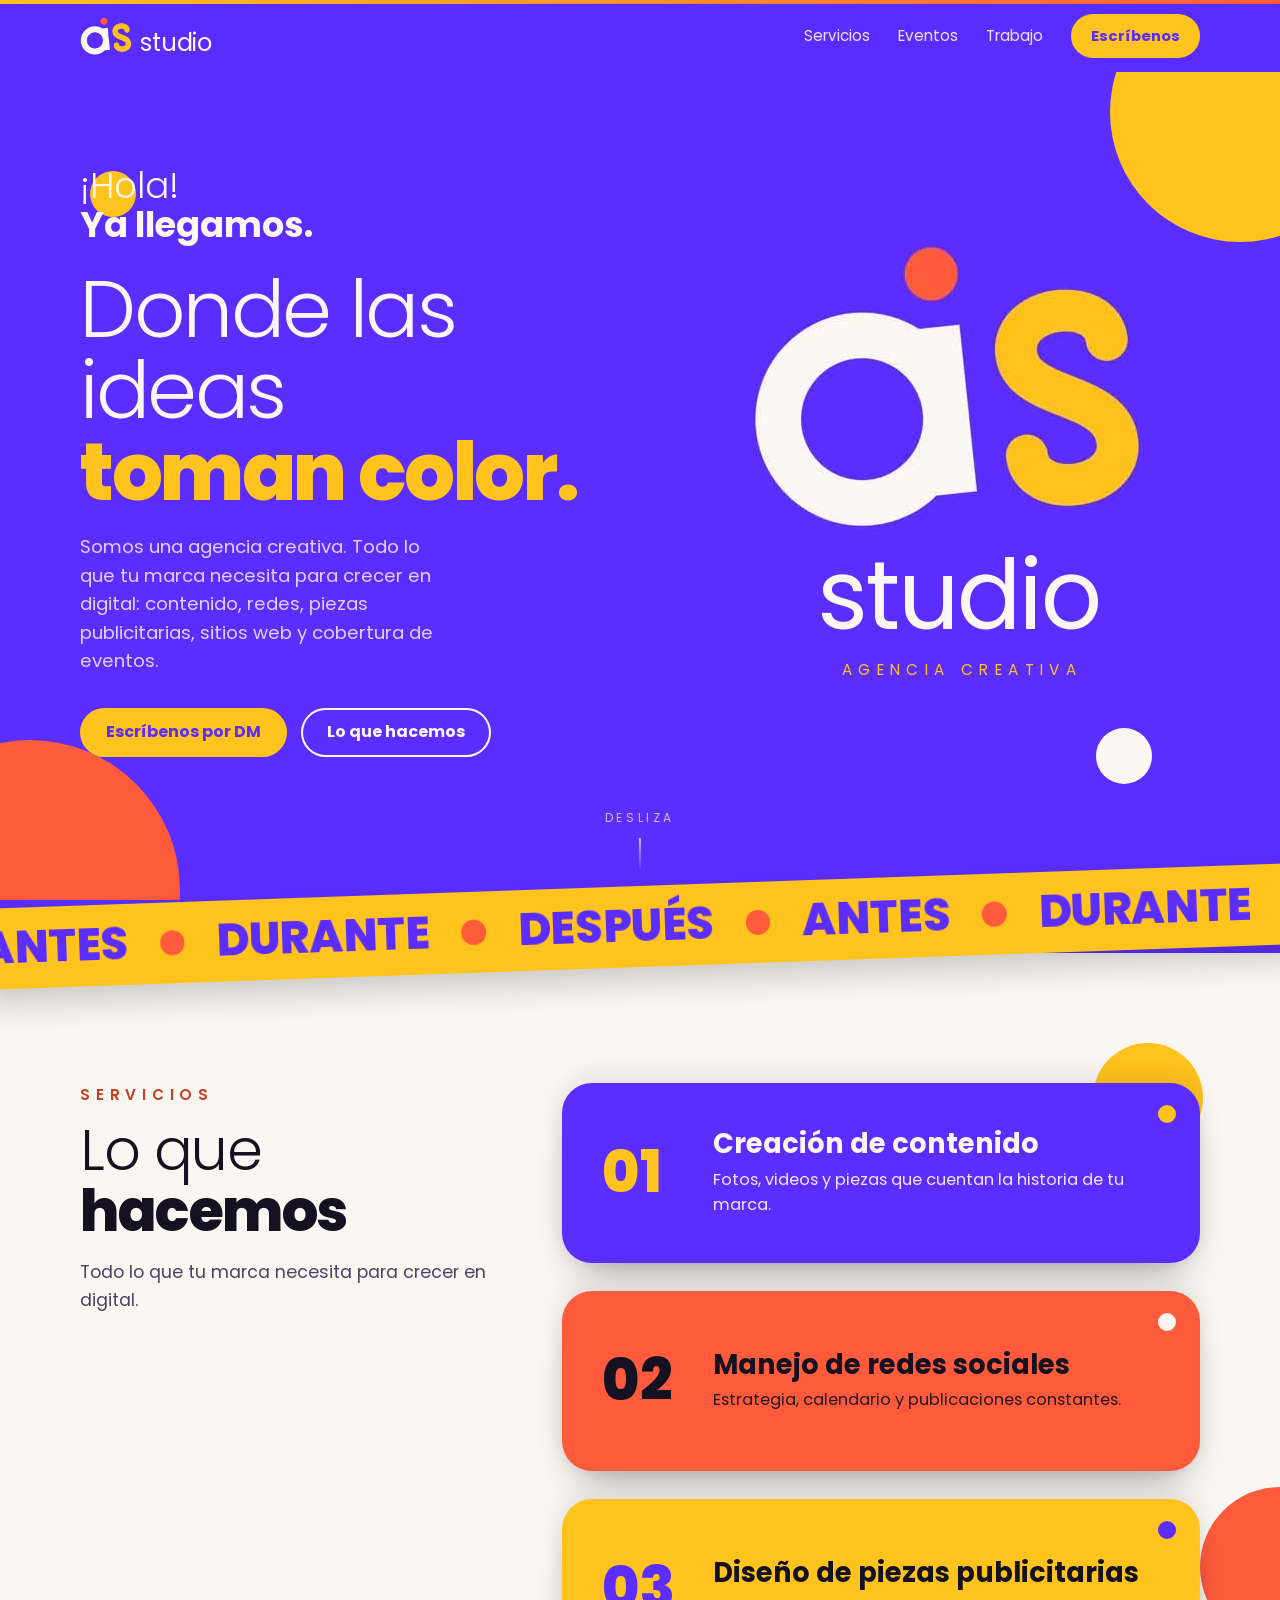
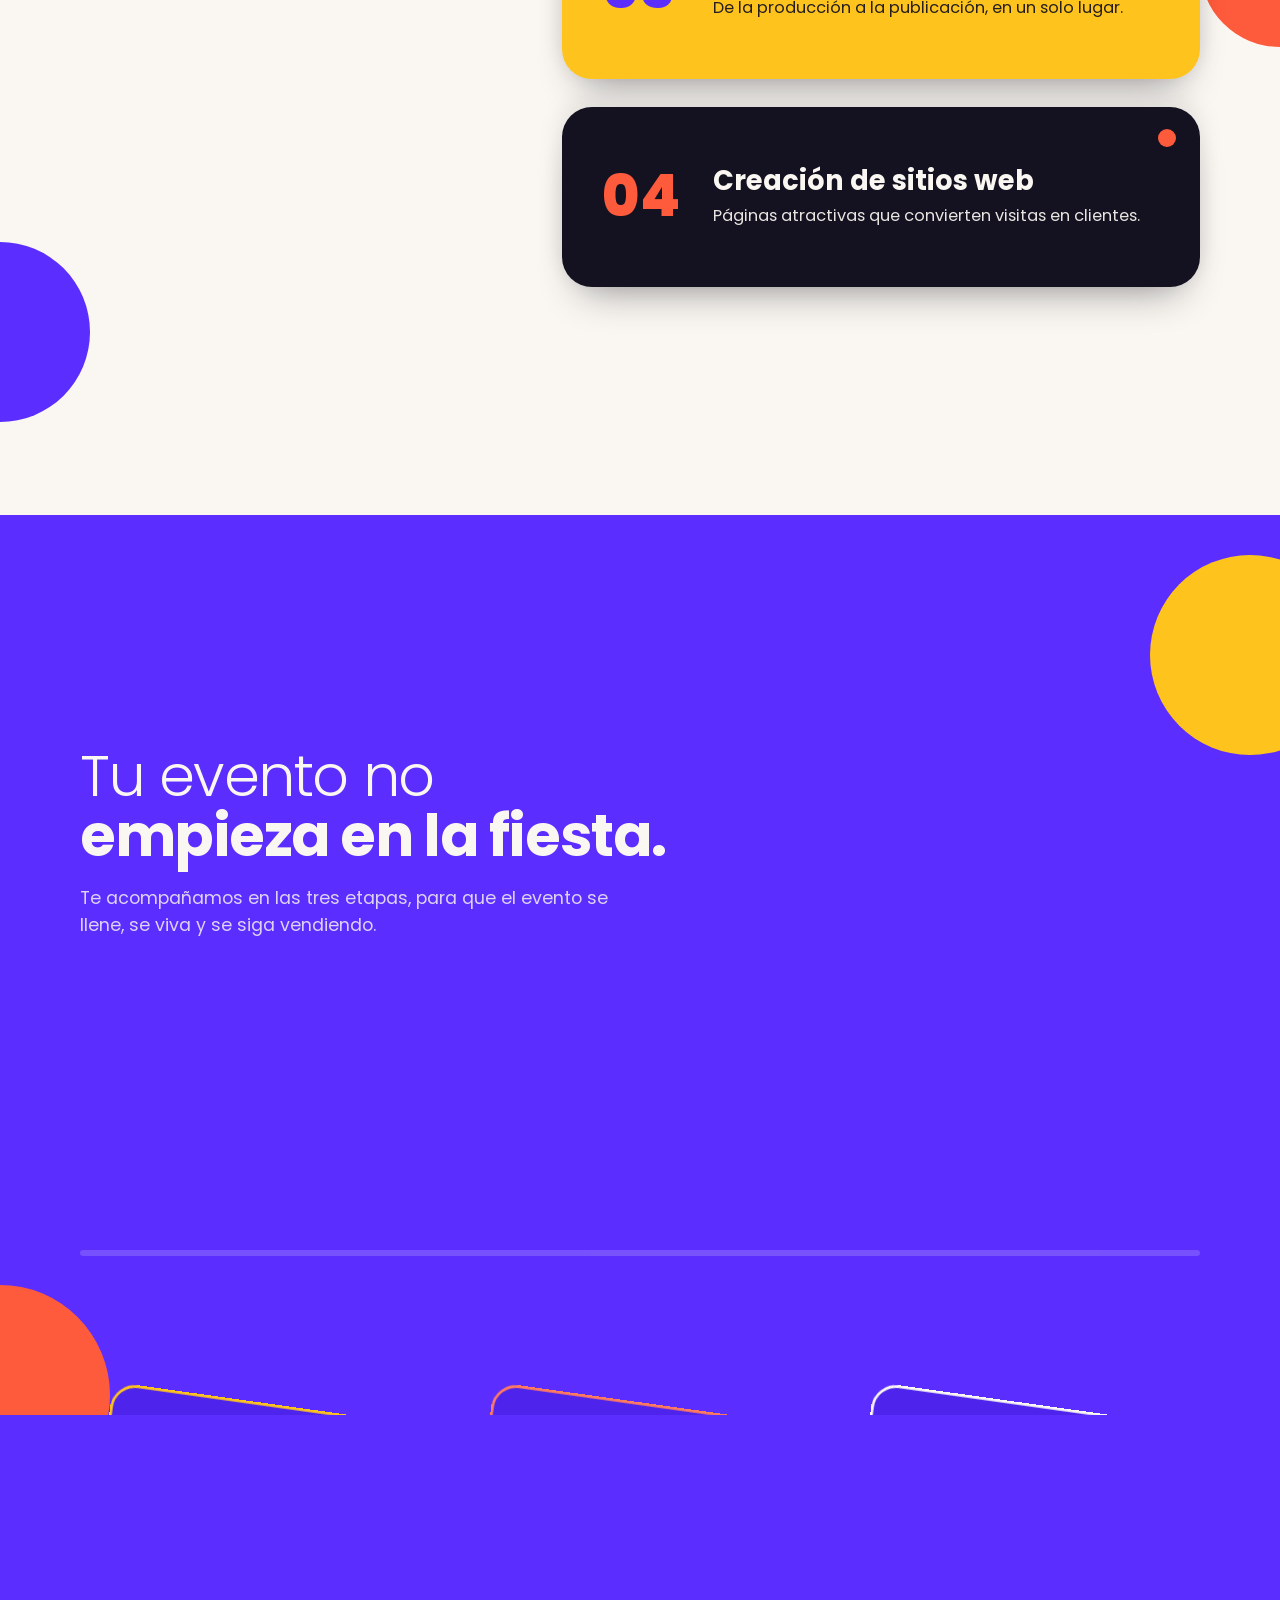
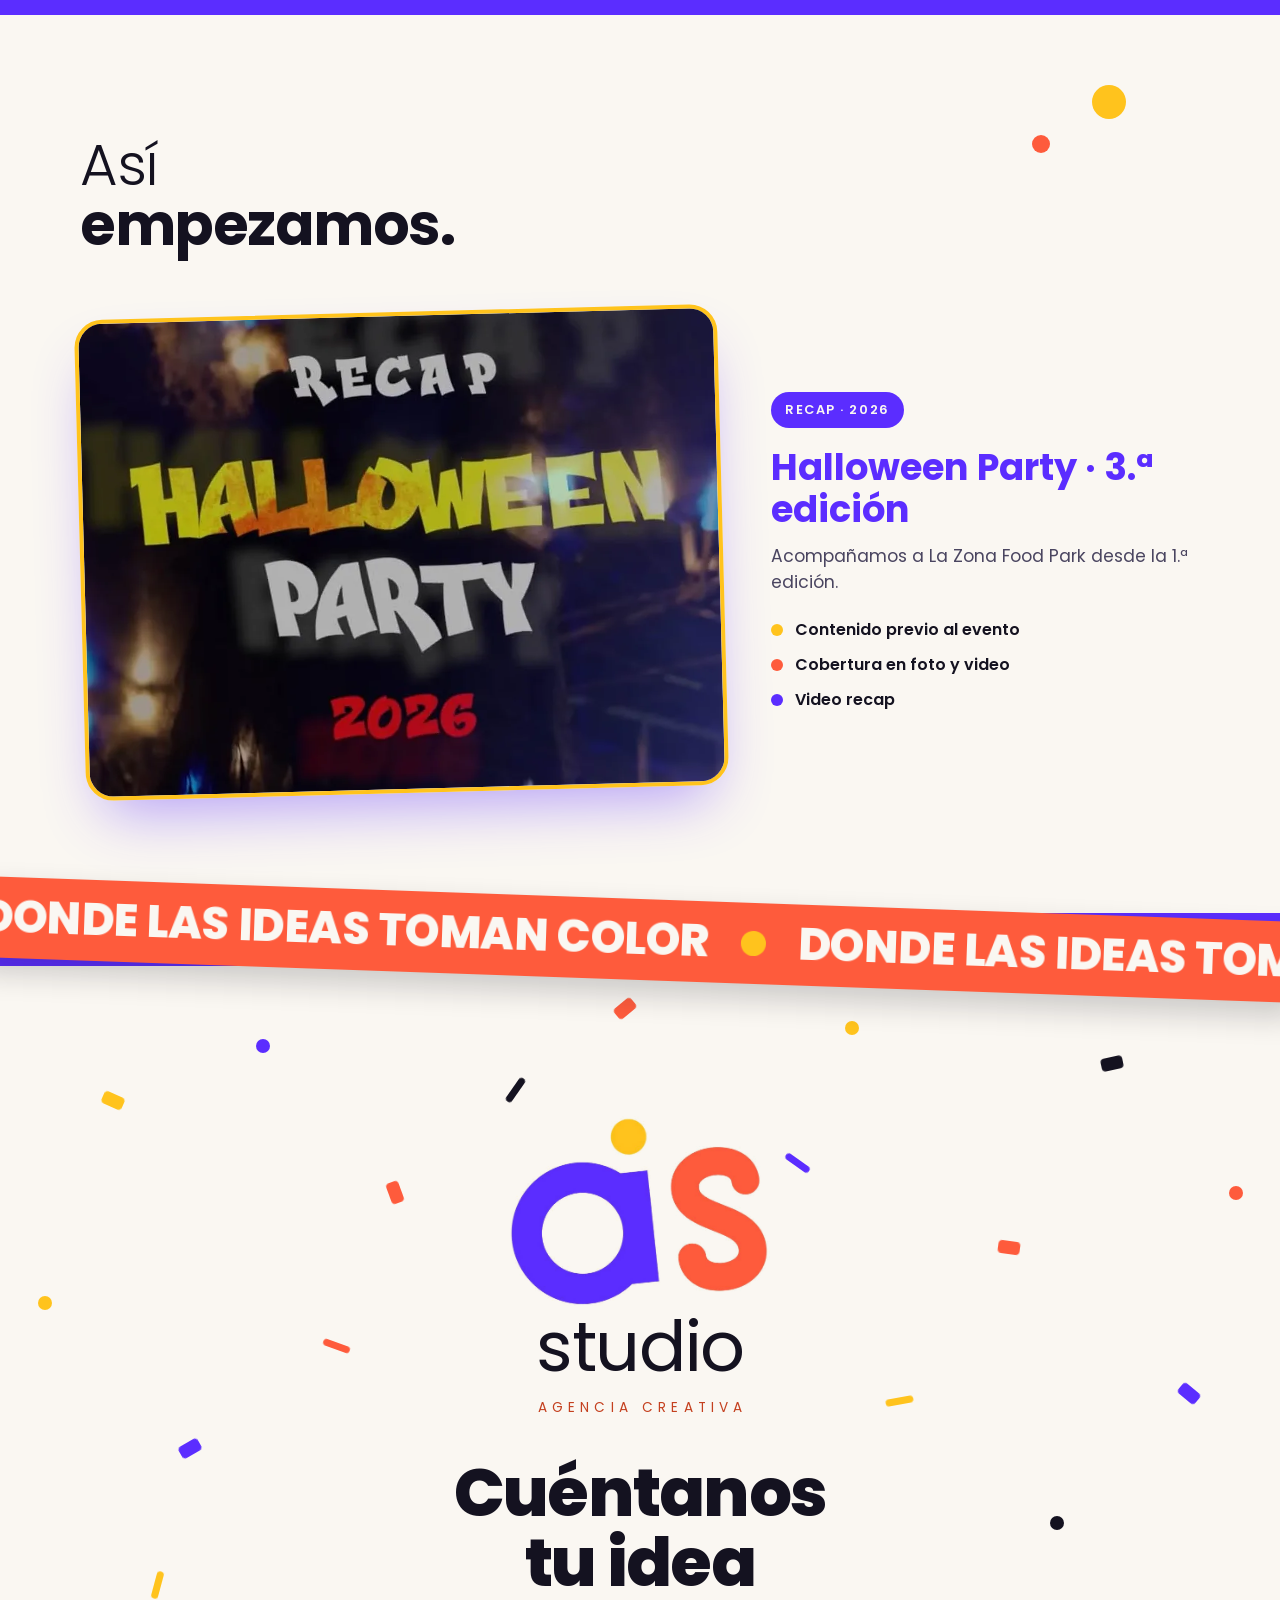
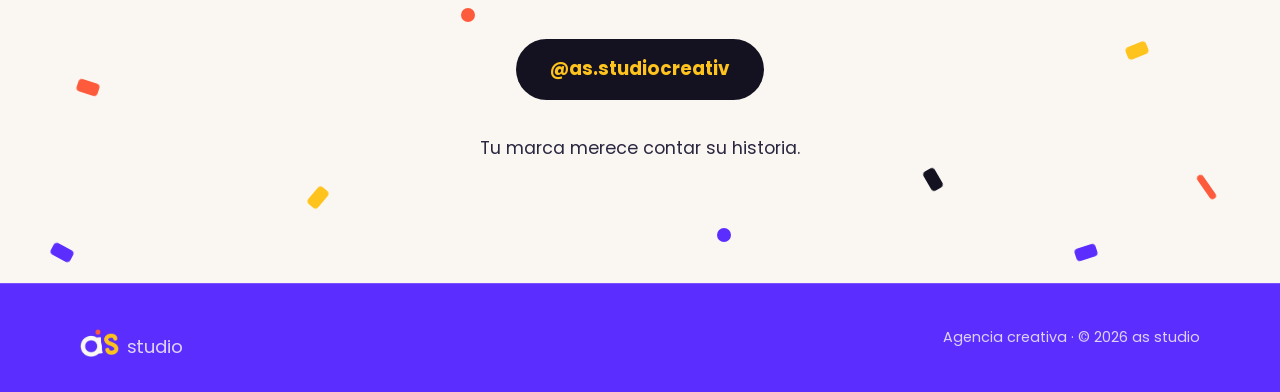
==== commit 247e4eca: "Preparar publicación en GitHub Pages og:image y canonical con URL absoluta, robots.txt, sitemap.xml " ====
--- a/index.html
+++ b/index.html
@@ -9,7 +9,13 @@
 <meta property="og:type" content="website">
 <meta property="og:title" content="as studio · Donde las ideas toman color">
 <meta property="og:description" content="Contenido antes, durante y después de tu evento.">
-<meta property="og:image" content="assets/og-cover.jpg">
+<meta property="og:url" content="https://josueeeee.github.io/as-studio/">
+<meta property="og:image" content="https://josueeeee.github.io/as-studio/assets/og-cover.jpg">
+<meta property="og:image:width" content="1200">
+<meta property="og:image:height" content="457">
+<meta property="og:locale" content="es_HN">
+<meta name="twitter:card" content="summary_large_image">
+<link rel="canonical" href="https://josueeeee.github.io/as-studio/">
 <link rel="icon" type="image/png" href="assets/icon-512.png">
 <link rel="apple-touch-icon" href="assets/apple-touch-icon.png">
 <link rel="preconnect" href="https://fonts.googleapis.com">
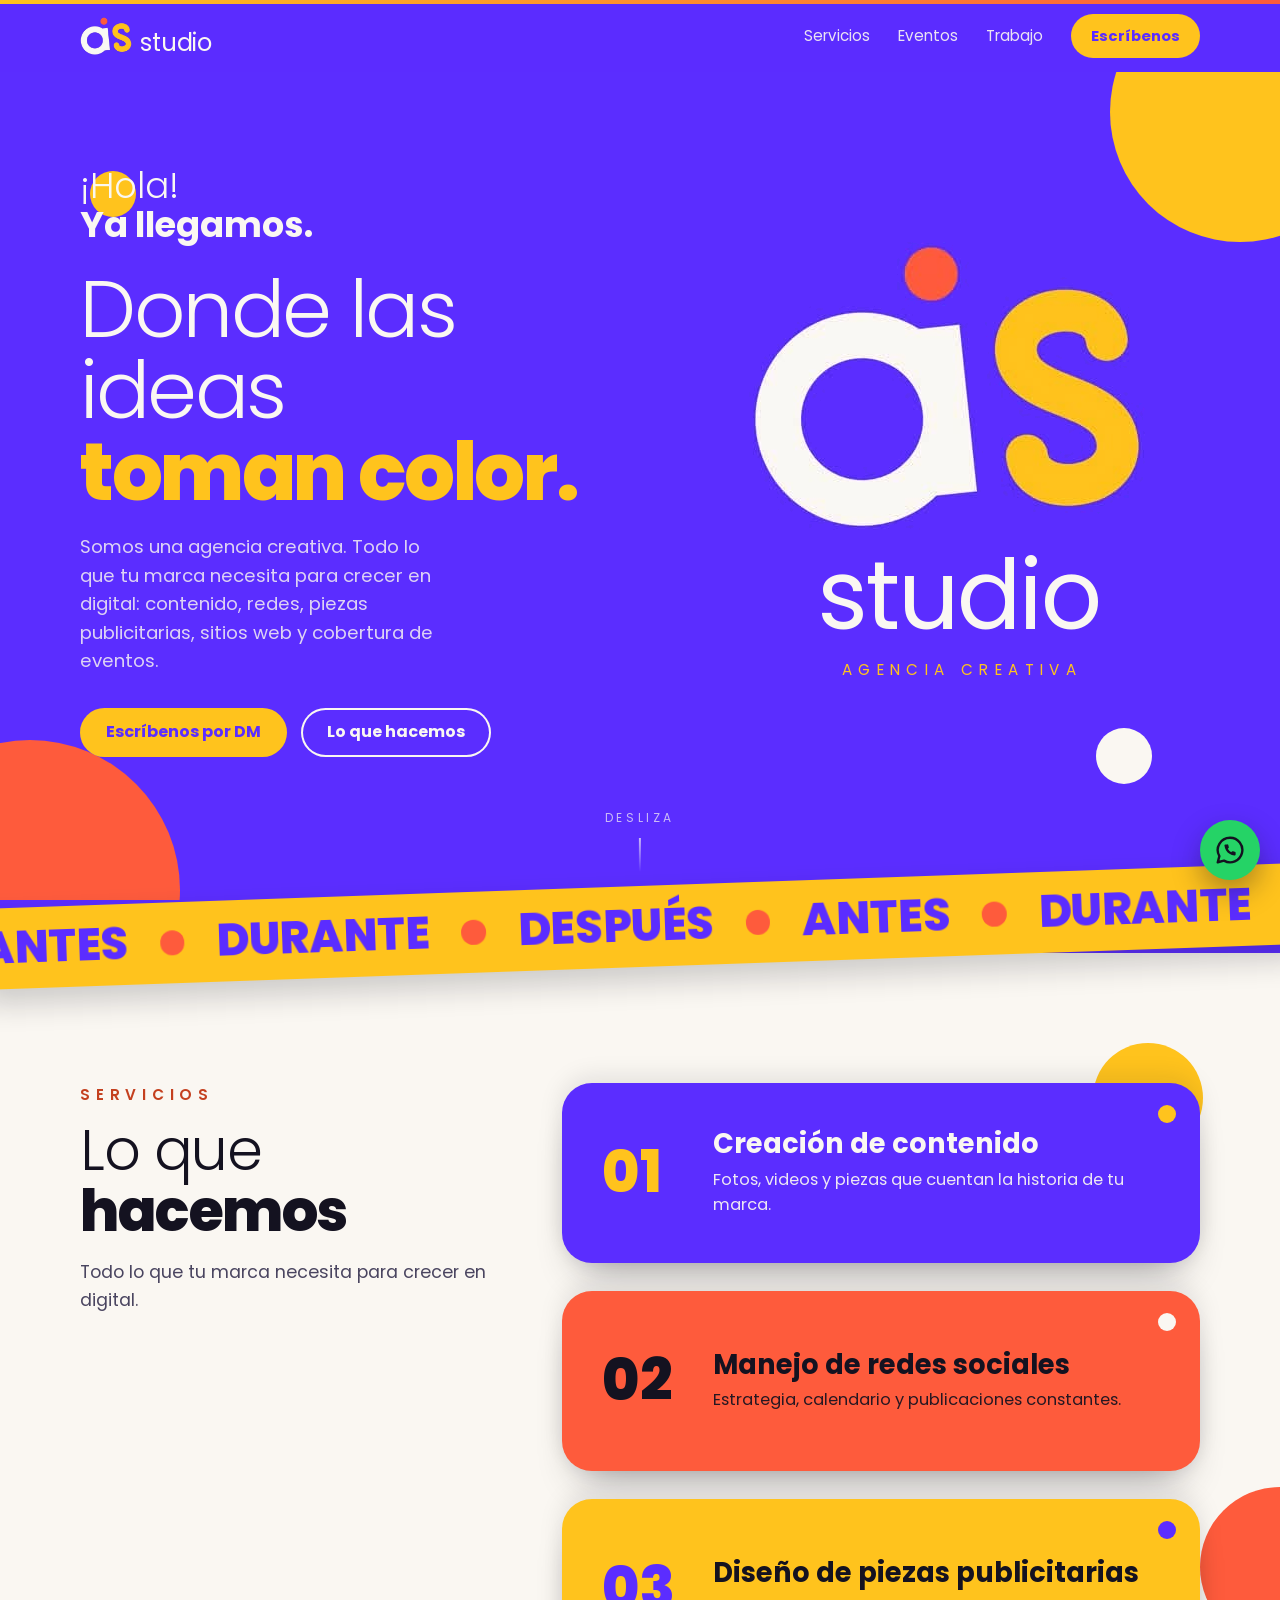
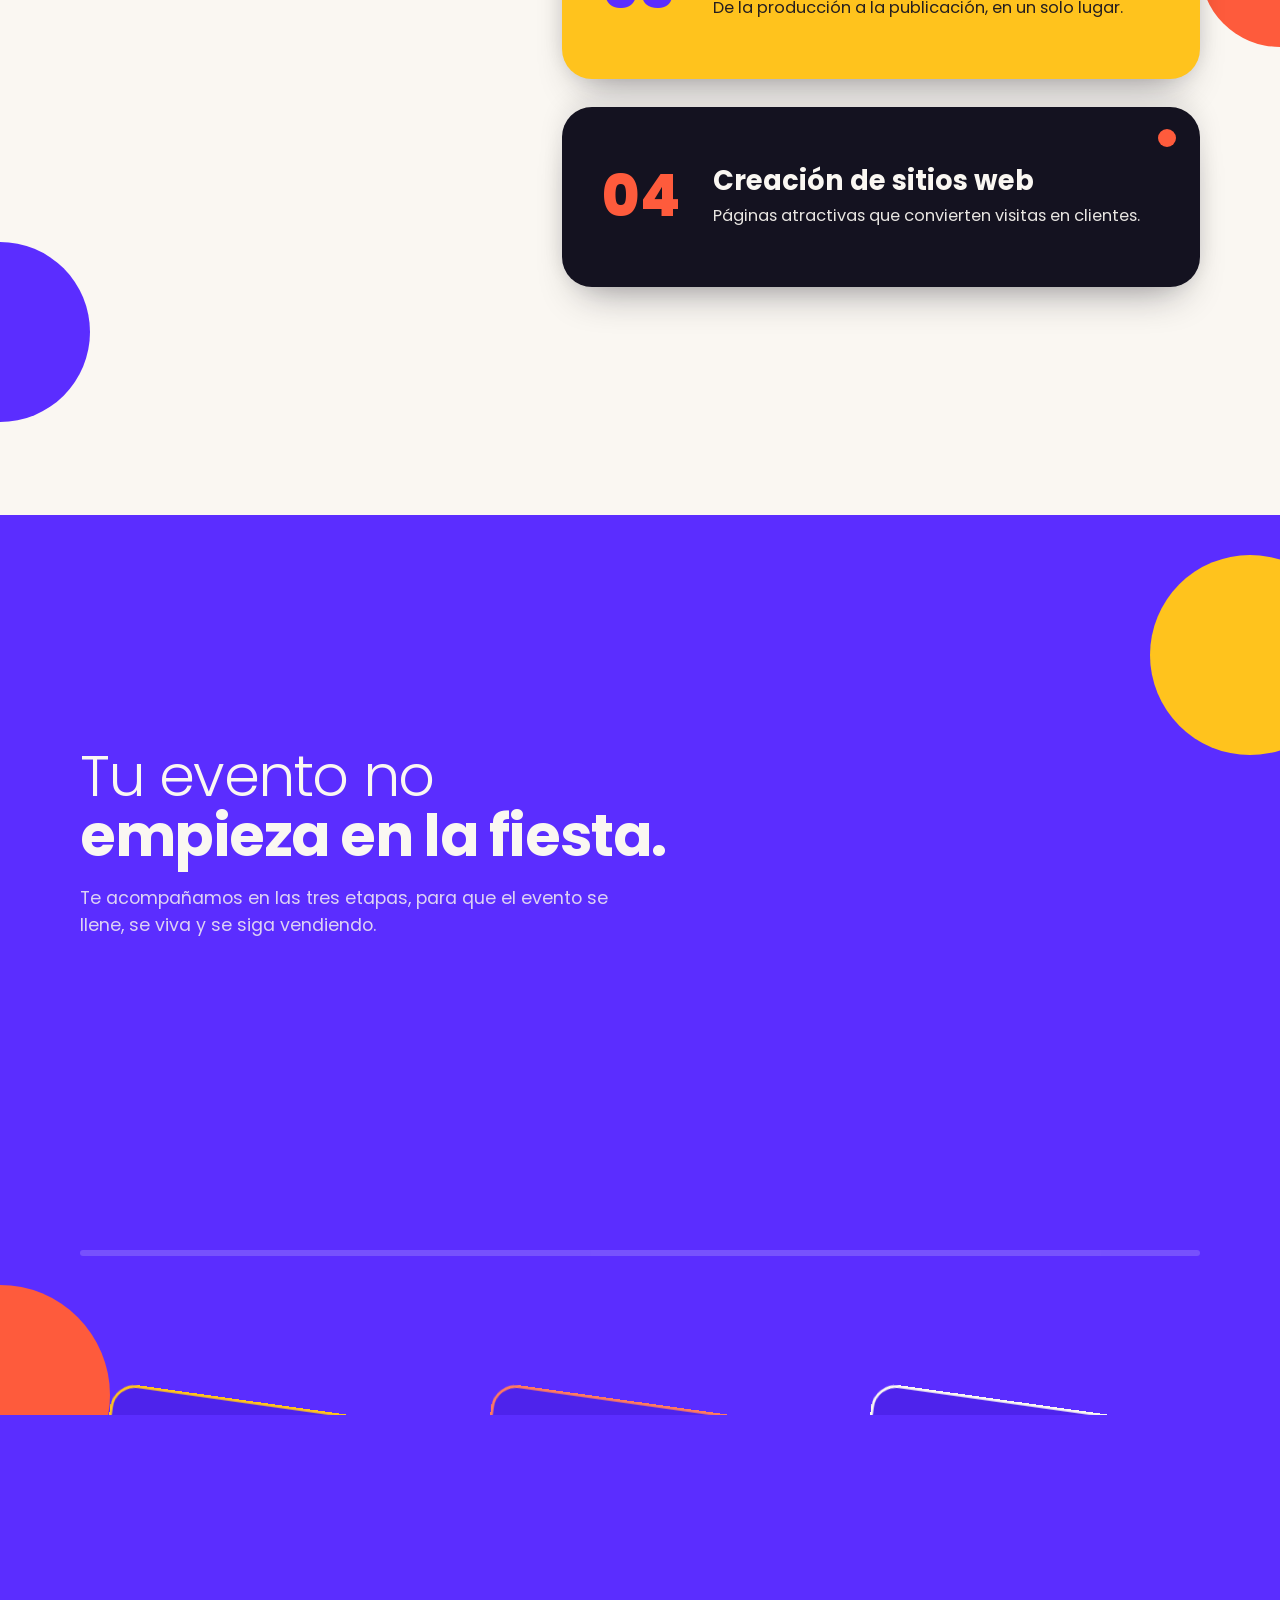
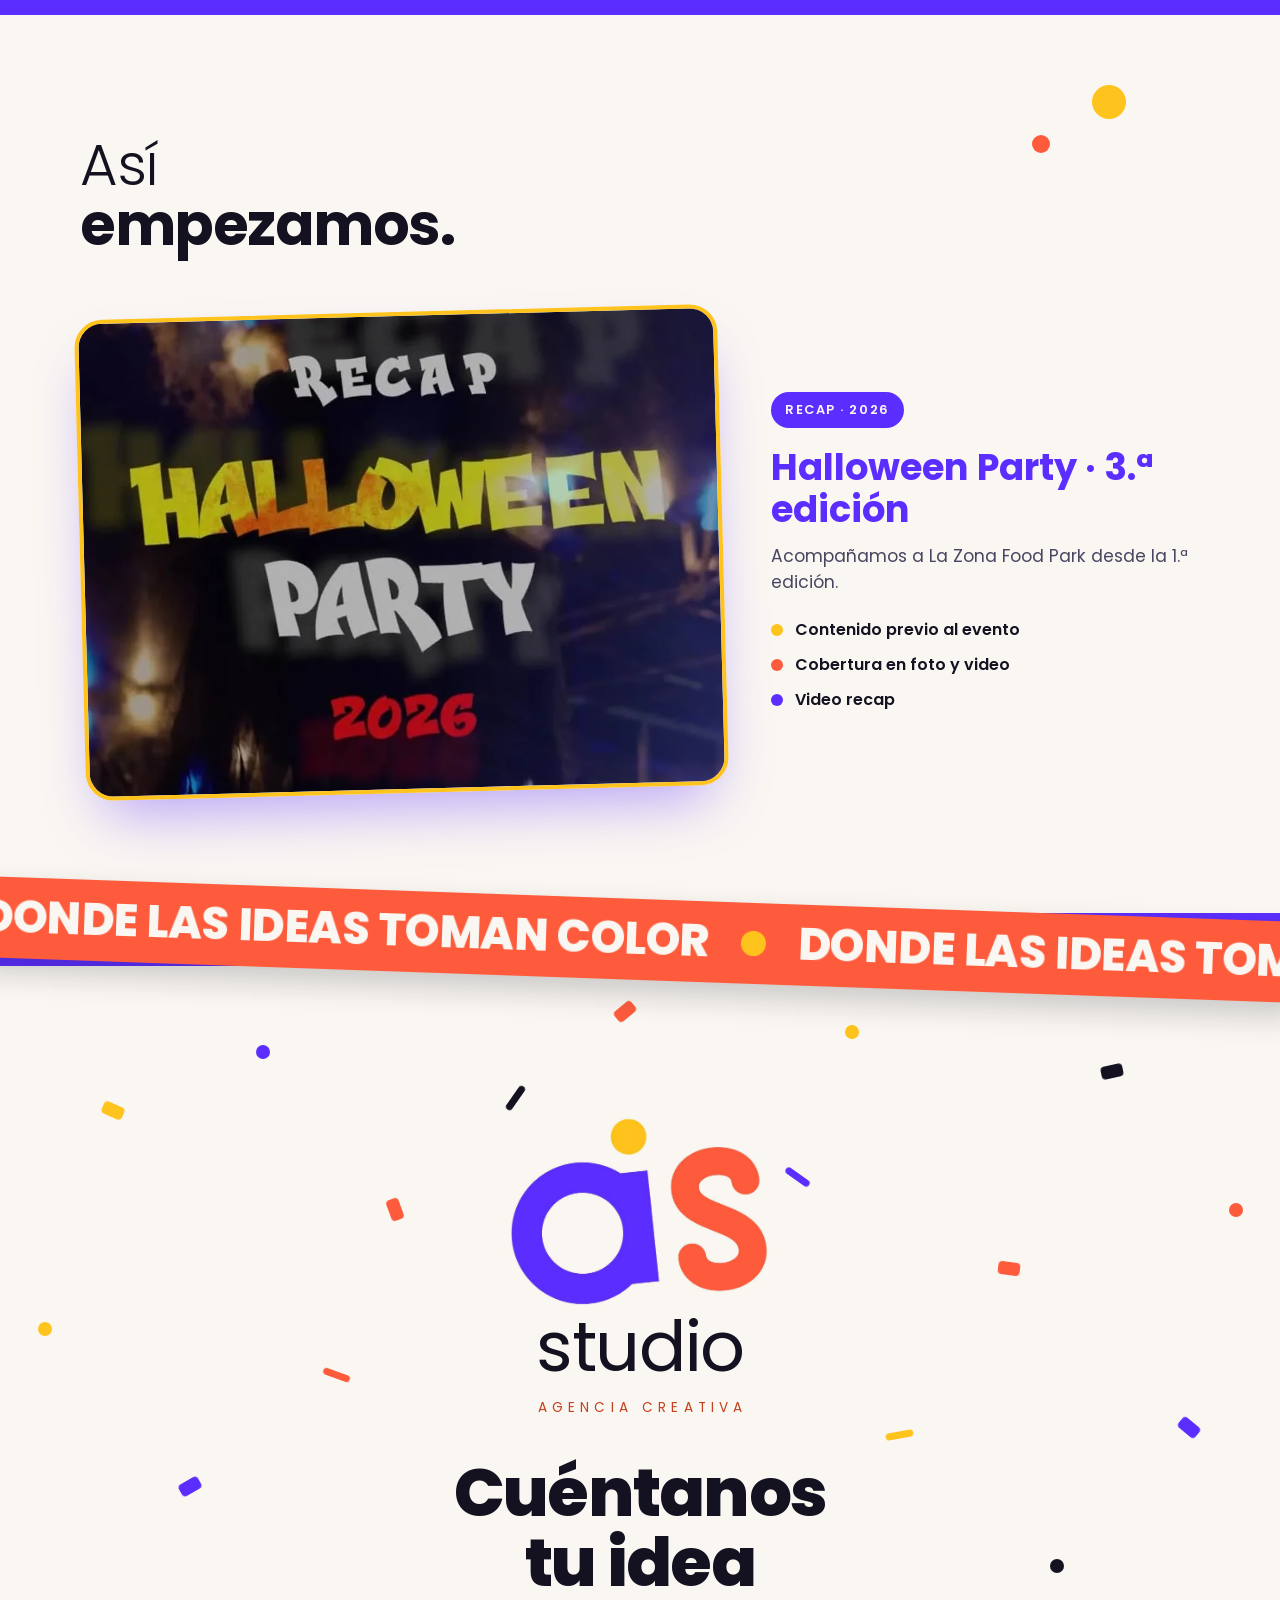
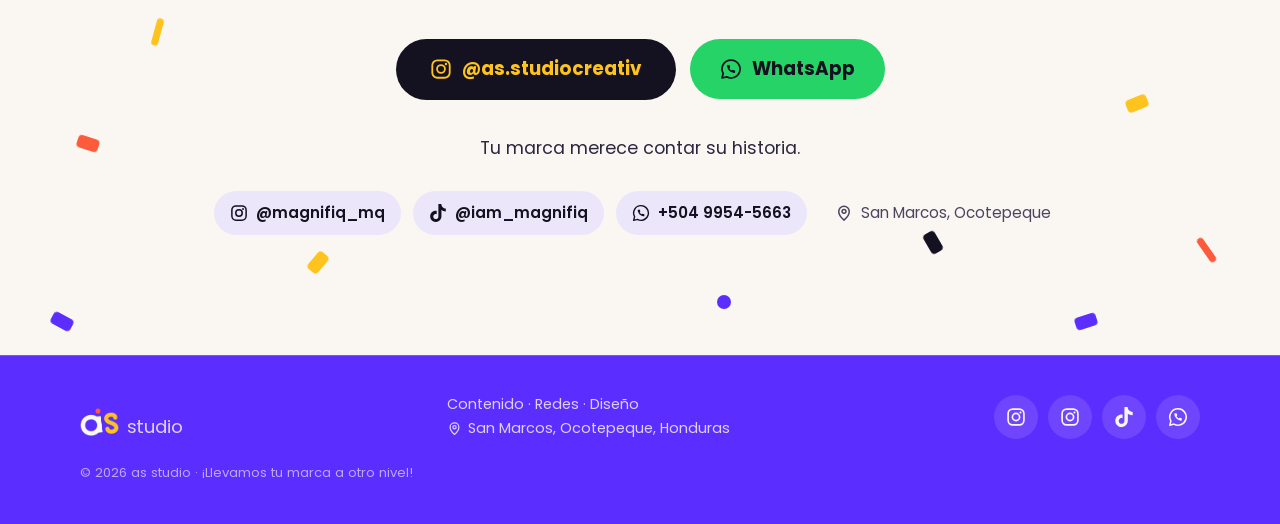
==== commit 71aa6537: "Redes sociales, WhatsApp flotante y datos del negocio Botón flotante de WhatsApp (+504 9954-5663) co" ====
--- a/index.html
+++ b/index.html
@@ -22,9 +22,45 @@
 <link rel="preconnect" href="https://fonts.gstatic.com" crossorigin>
 <link href="https://fonts.googleapis.com/css2?family=Poppins:wght@300;400;600;700;800&display=swap" rel="stylesheet">
 <link rel="stylesheet" href="styles.css">
+<script type="application/ld+json">
+{
+  "@context": "https://schema.org",
+  "@type": "LocalBusiness",
+  "name": "as studio",
+  "description": "Agencia creativa: creación de contenido, manejo de redes sociales, diseño de piezas publicitarias, sitios web y cobertura de eventos.",
+  "url": "https://josueeeee.github.io/as-studio/",
+  "image": "https://josueeeee.github.io/as-studio/assets/og-cover.jpg",
+  "logo": "https://josueeeee.github.io/as-studio/assets/icon-512.png",
+  "telephone": "+504 9954-5663",
+  "address": {
+    "@type": "PostalAddress",
+    "addressLocality": "San Marcos",
+    "addressRegion": "Ocotepeque",
+    "addressCountry": "HN"
+  },
+  "sameAs": [
+    "https://instagram.com/as.studiocreativ",
+    "https://instagram.com/magnifiq_mq",
+    "https://www.tiktok.com/@iam_magnifiq"
+  ]
+}
+</script>
 </head>
 <body>
+<!-- Íconos (se reutilizan con <use href="#i-...">) -->
+<svg width="0" height="0" style="position:absolute" aria-hidden="true">
+  <symbol id="i-ig" viewBox="0 0 24 24"><rect x="2.5" y="2.5" width="19" height="19" rx="5.5" fill="none" stroke="currentColor" stroke-width="2"/><circle cx="12" cy="12" r="4.3" fill="none" stroke="currentColor" stroke-width="2"/><circle cx="17.4" cy="6.6" r="1.3" fill="currentColor"/></symbol>
+  <symbol id="i-tt" viewBox="0 0 24 24"><path fill="currentColor" d="M12.525.02c1.31-.02 2.61-.01 3.91-.02.08 1.53.63 3.09 1.75 4.17 1.12 1.11 2.7 1.62 4.24 1.79v4.03c-1.44-.05-2.89-.35-4.2-.97-.57-.26-1.1-.59-1.62-.93-.01 2.92.01 5.84-.02 8.75-.08 1.4-.54 2.79-1.35 3.94-1.31 1.92-3.58 3.17-5.91 3.21-1.43.08-2.86-.31-4.08-1.03-2.02-1.19-3.44-3.37-3.65-5.71-.02-.5-.03-1-.01-1.49.18-1.9 1.12-3.72 2.58-4.96 1.66-1.44 3.98-2.13 6.15-1.72.02 1.48-.04 2.96-.04 4.44-.99-.32-2.15-.23-3.02.37-.63.41-1.11 1.04-1.36 1.75-.21.51-.15 1.07-.14 1.61.24 1.64 1.82 3.02 3.5 2.87 1.12-.01 2.19-.66 2.77-1.61.19-.33.4-.67.41-1.06.1-1.79.06-3.57.07-5.36.01-4.03-.01-8.05.02-12.07z"/></symbol>
+  <symbol id="i-wa" viewBox="0 0 24 24"><path d="M12 2.2a9.8 9.8 0 0 0-8.5 14.7L2.2 21.8l5-1.3A9.8 9.8 0 1 0 12 2.2z" fill="none" stroke="currentColor" stroke-width="1.9" stroke-linejoin="round"/><path transform="translate(6.6 6.6) scale(.45)" fill="currentColor" d="M22 16.92v3a2 2 0 0 1-2.18 2 19.79 19.79 0 0 1-8.63-3.07 19.5 19.5 0 0 1-6-6 19.79 19.79 0 0 1-3.07-8.67A2 2 0 0 1 4.11 2h3a2 2 0 0 1 2 1.72 12.84 12.84 0 0 0 .7 2.81 2 2 0 0 1-.45 2.11L8.09 9.91a16 16 0 0 0 6 6l1.27-1.27a2 2 0 0 1 2.11-.45 12.84 12.84 0 0 0 2.81.7A2 2 0 0 1 22 16.92z"/></symbol>
+  <symbol id="i-pin" viewBox="0 0 24 24"><path d="M12 21.5s-7-6.1-7-11.6a7 7 0 0 1 14 0c0 5.5-7 11.6-7 11.6z" fill="none" stroke="currentColor" stroke-width="2" stroke-linejoin="round"/><circle cx="12" cy="9.8" r="2.6" fill="none" stroke="currentColor" stroke-width="2"/></symbol>
+</svg>
+
 <a class="saltar" href="#contenido">Saltar al contenido</a>
+
+<!-- Botón flotante de WhatsApp -->
+<a class="wa-flotante" href="https://wa.me/50499545663?text=%C2%A1Hola%20as%20studio!%20Quiero%20informaci%C3%B3n%20sobre%20sus%20servicios." target="_blank" rel="noopener" aria-label="Escríbenos por WhatsApp al +504 9954-5663">
+  <svg width="30" height="30" aria-hidden="true"><use href="#i-wa"/></svg>
+</a>
 <div class="progreso" aria-hidden="true"></div>
 
 <header class="cabecera">
@@ -208,9 +244,16 @@
       <p class="cta-agencia revela">AGENCIA CREATIVA</p>
       <h2 class="titulo revela">Cuéntanos <strong>tu idea</strong></h2>
       <div class="acciones revela">
-        <a class="btn btn-tinta" href="https://instagram.com/as.studiocreativ" target="_blank" rel="noopener">@as.studiocreativ</a>
+        <a class="btn btn-tinta" href="https://instagram.com/as.studiocreativ" target="_blank" rel="noopener"><svg width="22" height="22" aria-hidden="true"><use href="#i-ig"/></svg>@as.studiocreativ</a>
+        <a class="btn btn-wa" href="https://wa.me/50499545663?text=%C2%A1Hola%20as%20studio!%20Quiero%20informaci%C3%B3n%20sobre%20sus%20servicios." target="_blank" rel="noopener"><svg width="22" height="22" aria-hidden="true"><use href="#i-wa"/></svg>WhatsApp</a>
       </div>
       <p class="lema revela">Tu marca merece contar su historia.</p>
+      <ul class="redes revela" aria-label="Redes sociales">
+        <li><a href="https://instagram.com/magnifiq_mq" target="_blank" rel="noopener"><svg width="18" height="18" aria-hidden="true"><use href="#i-ig"/></svg>@magnifiq_mq</a></li>
+        <li><a href="https://www.tiktok.com/@iam_magnifiq" target="_blank" rel="noopener"><svg width="18" height="18" aria-hidden="true"><use href="#i-tt"/></svg>@iam_magnifiq</a></li>
+        <li><a href="tel:+50499545663"><svg width="18" height="18" aria-hidden="true"><use href="#i-wa"/></svg>+504 9954-5663</a></li>
+        <li><span><svg width="18" height="18" aria-hidden="true"><use href="#i-pin"/></svg>San Marcos, Ocotepeque</span></li>
+      </ul>
     </div>
   </section>
 </main>
@@ -221,7 +264,15 @@
       <img src="assets/mark-light.png" alt="" width="396" height="288" loading="lazy">
       <span>studio</span>
     </a>
-    <p>Agencia creativa · © 2026 as studio</p>
+    <p class="pie-texto">Contenido · Redes · Diseño<br>
+      <span class="pie-lugar"><svg width="15" height="15" aria-hidden="true"><use href="#i-pin"/></svg>San Marcos, Ocotepeque, Honduras</span></p>
+    <ul class="pie-redes" aria-label="Redes sociales">
+      <li><a href="https://instagram.com/as.studiocreativ" target="_blank" rel="noopener" aria-label="Instagram @as.studiocreativ"><svg width="20" height="20" aria-hidden="true"><use href="#i-ig"/></svg></a></li>
+      <li><a href="https://instagram.com/magnifiq_mq" target="_blank" rel="noopener" aria-label="Instagram @magnifiq_mq"><svg width="20" height="20" aria-hidden="true"><use href="#i-ig"/></svg></a></li>
+      <li><a href="https://www.tiktok.com/@iam_magnifiq" target="_blank" rel="noopener" aria-label="TikTok @iam_magnifiq"><svg width="20" height="20" aria-hidden="true"><use href="#i-tt"/></svg></a></li>
+      <li><a href="https://wa.me/50499545663" target="_blank" rel="noopener" aria-label="WhatsApp +504 9954-5663"><svg width="20" height="20" aria-hidden="true"><use href="#i-wa"/></svg></a></li>
+    </ul>
+    <p class="pie-copy">© 2026 as studio · ¡Llevamos tu marca a otro nivel!</p>
   </div>
 </footer>
 </body>
--- a/styles.css
+++ b/styles.css
@@ -7,7 +7,7 @@
 
 :root{
   --morado:#5B2DFF; --morado-osc:#4A1FE6; --amarillo:#FFC31D; --coral:#FE5B3C;
-  --crema:#FAF7F2; --tinta:#141220; --coral-texto:#C4401F; /* coral oscurecido para texto chico sobre crema (AA) */ --suave:rgba(250,247,242,.82);
+  --crema:#FAF7F2; --tinta:#141220; --coral-texto:#C4401F; --wa:#25D366; /* coral oscurecido para texto chico sobre crema (AA) */ --suave:rgba(250,247,242,.82);
   --radio:28px; --max:1120px; --alto-nav:72px;
 }
 *{box-sizing:border-box;margin:0;padding:0}
@@ -164,8 +164,32 @@
 .confeti i.tira{width:7px;height:28px;border-radius:4px}
 .cta{view-timeline-name:--cta}
 
-footer{border-top:1px solid rgba(250,247,242,.18);padding:32px 0;font-size:.9rem;color:var(--suave)}
-footer .wrap{display:flex;flex-wrap:wrap;gap:16px;justify-content:space-between;align-items:center}
+/* ---------- Botones con ícono, redes y WhatsApp ---------- */
+.btn svg{flex:none}
+.btn-wa{background:var(--wa);color:var(--tinta);font-size:1.15rem;padding:16px 30px;min-height:56px}
+.redes{list-style:none;display:flex;flex-wrap:wrap;justify-content:center;gap:10px 12px;margin-top:28px}
+.redes a,.redes span{display:inline-flex;align-items:center;gap:8px;min-height:44px;padding:8px 16px;border-radius:999px;background:#ECE6FB;color:var(--tinta);font-weight:600;font-size:.95rem;text-decoration:none}
+.redes a{transition:background .2s ease,color .2s ease}
+.redes a:hover{background:var(--morado);color:var(--crema)}
+.redes span{background:transparent;font-weight:400;color:#4a4560}
+
+.wa-flotante{
+  position:fixed;right:20px;bottom:20px;z-index:40;width:60px;height:60px;border-radius:50%;
+  display:grid;place-items:center;background:var(--wa);color:var(--tinta);
+  box-shadow:0 12px 28px rgba(20,18,32,.35);transition:transform .2s ease;
+}
+.wa-flotante:hover{transform:scale(1.08)}
+.wa-flotante::before{content:"";position:absolute;inset:0;border-radius:50%;border:3px solid var(--wa);opacity:0}
+
+footer{border-top:1px solid rgba(250,247,242,.18);padding:36px 0 40px;font-size:.9rem;color:var(--suave)}
+footer .wrap{display:flex;flex-wrap:wrap;gap:20px 32px;justify-content:space-between;align-items:center}
+.pie-texto{line-height:1.7}
+.pie-lugar{display:inline-flex;align-items:center;gap:6px}
+.pie-redes{list-style:none;display:flex;gap:10px}
+.pie-redes a{display:grid;place-items:center;width:44px;height:44px;border-radius:50%;background:rgba(250,247,242,.12);color:var(--crema);transition:background .2s ease,color .2s ease}
+.pie-redes a:hover{background:var(--amarillo);color:var(--morado)}
+.pie-copy{flex-basis:100%;font-size:.82rem;opacity:.75}
+@media (max-width:760px){footer{padding-bottom:110px}} /* que el botón flotante no tape el pie */
 footer .marca img{height:28px} footer .marca span{font-size:1.15rem}
 
 /* =========================================================
@@ -180,6 +204,12 @@
   /* Flotado suave de los círculos (usa transform; el scroll usa translate) */
   .burbuja{animation:flota 8s ease-in-out infinite}
   @keyframes flota{50%{transform:translateY(-14px)}}
+
+  /* WhatsApp flotante: entra con rebote y late cada pocos segundos */
+  .wa-flotante{animation:wa-entra .7s cubic-bezier(.3,1.6,.5,1) 1s both}
+  @keyframes wa-entra{from{scale:0;rotate:-90deg}}
+  .wa-flotante::before{animation:wa-onda 2.6s ease-out 2s infinite}
+  @keyframes wa-onda{0%{opacity:.7;scale:1}100%{opacity:0;scale:1.6}}
 
   .baja::after{animation:baja 1.8s ease-in-out infinite;transform-origin:top}
   @keyframes baja{0%{scale:1 0}50%{scale:1 1}100%{scale:1 0;transform-origin:bottom}}
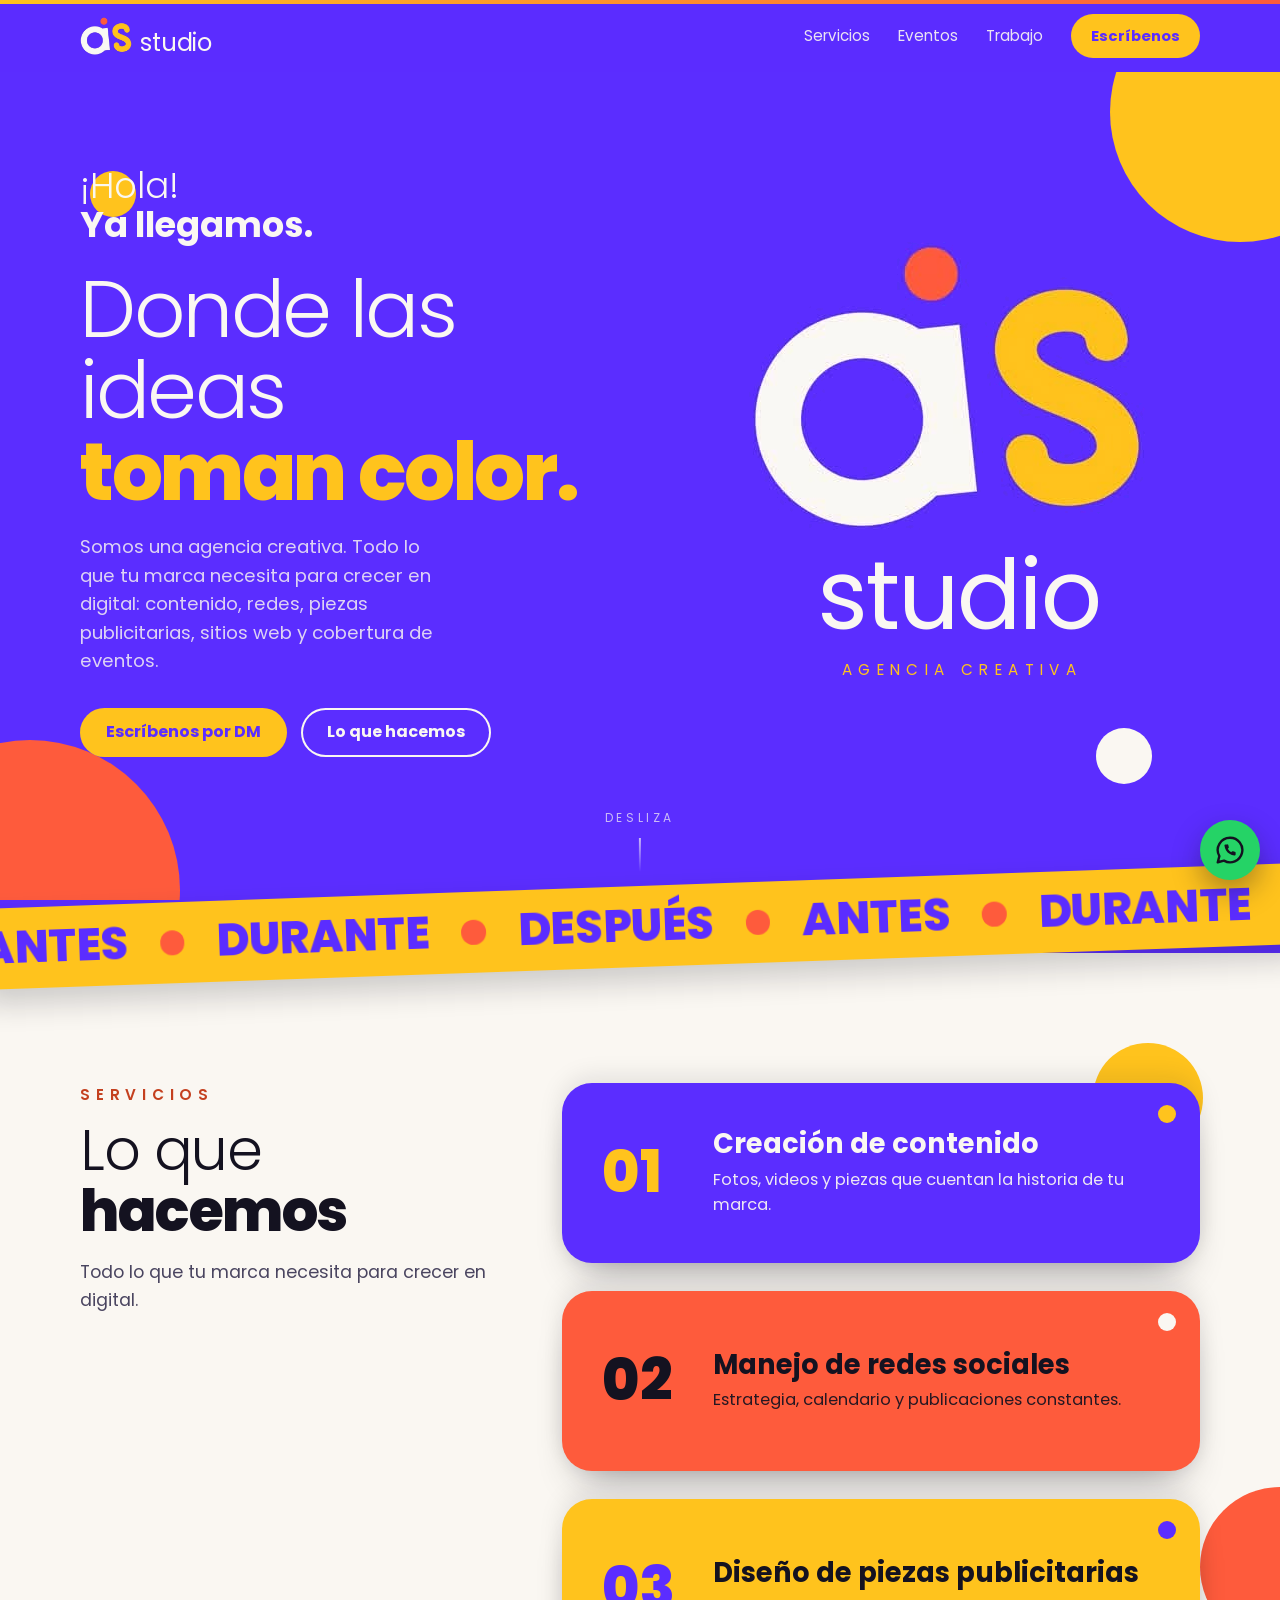
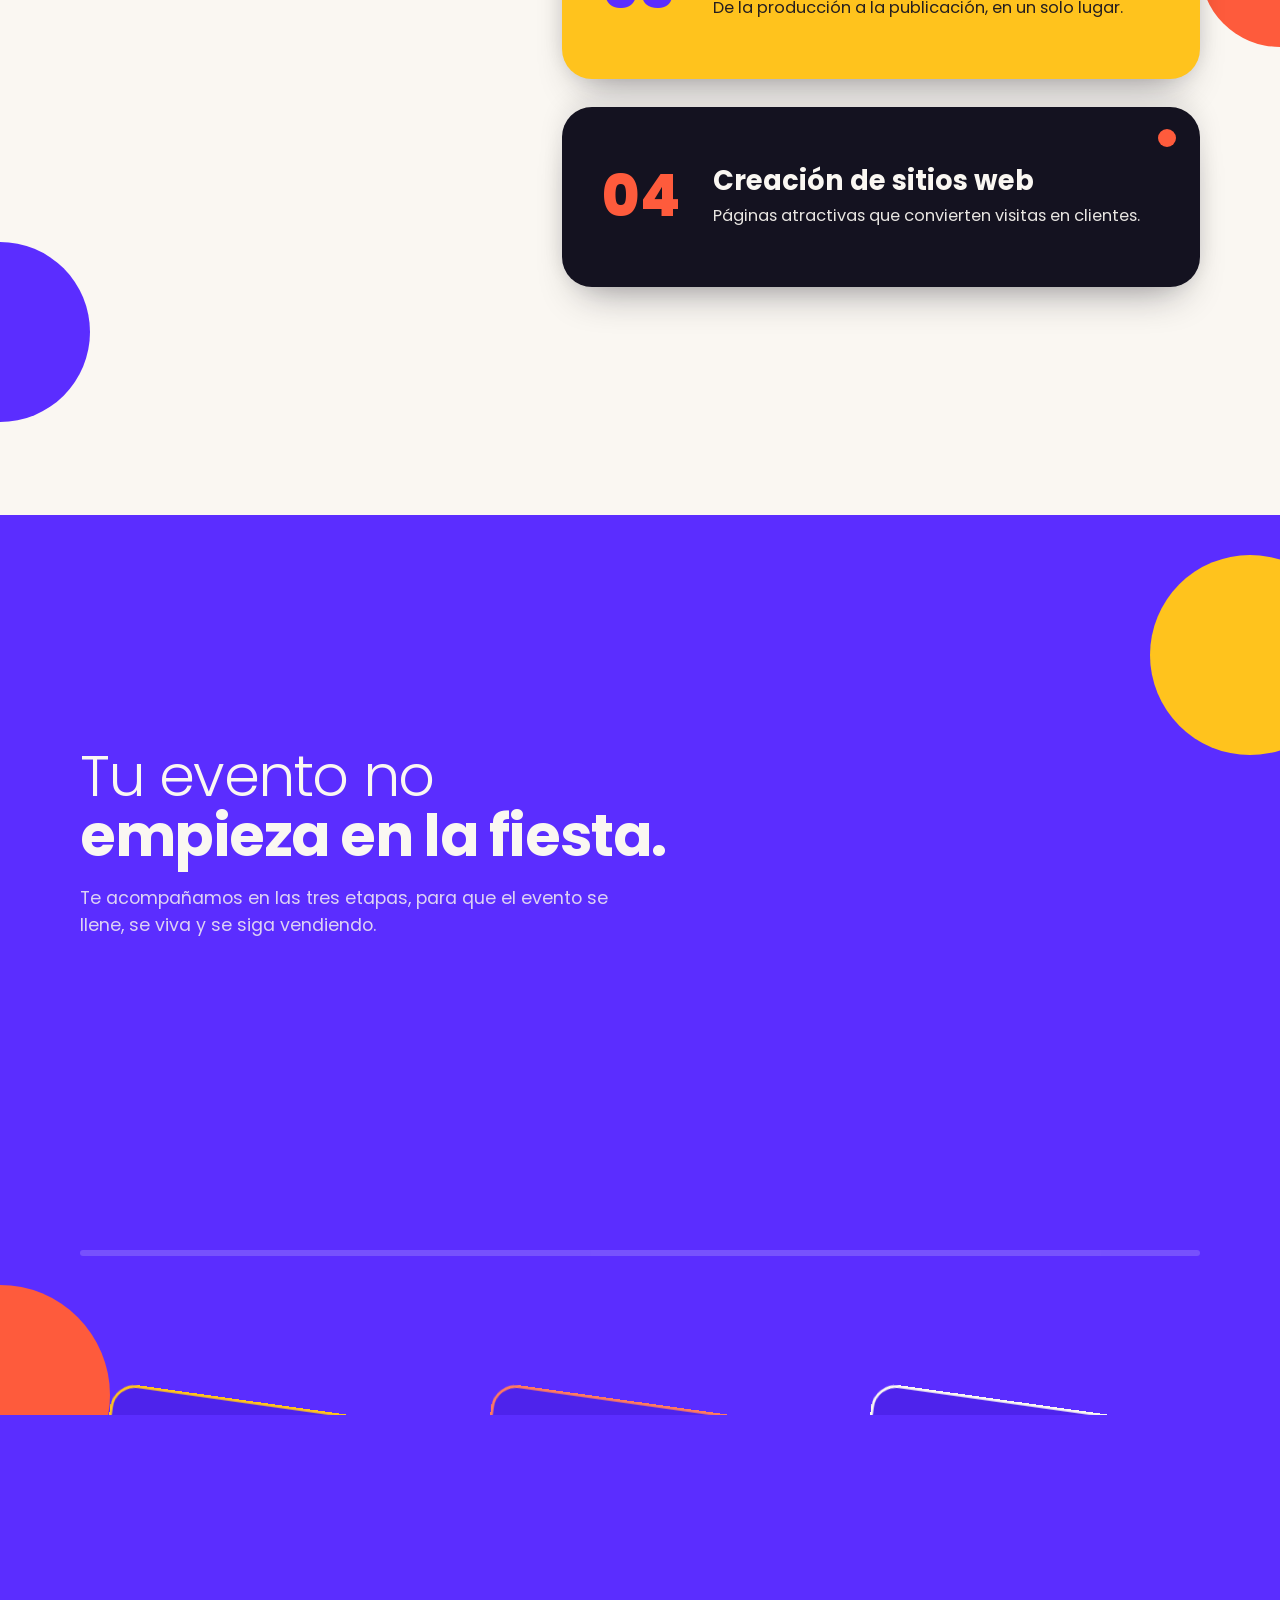
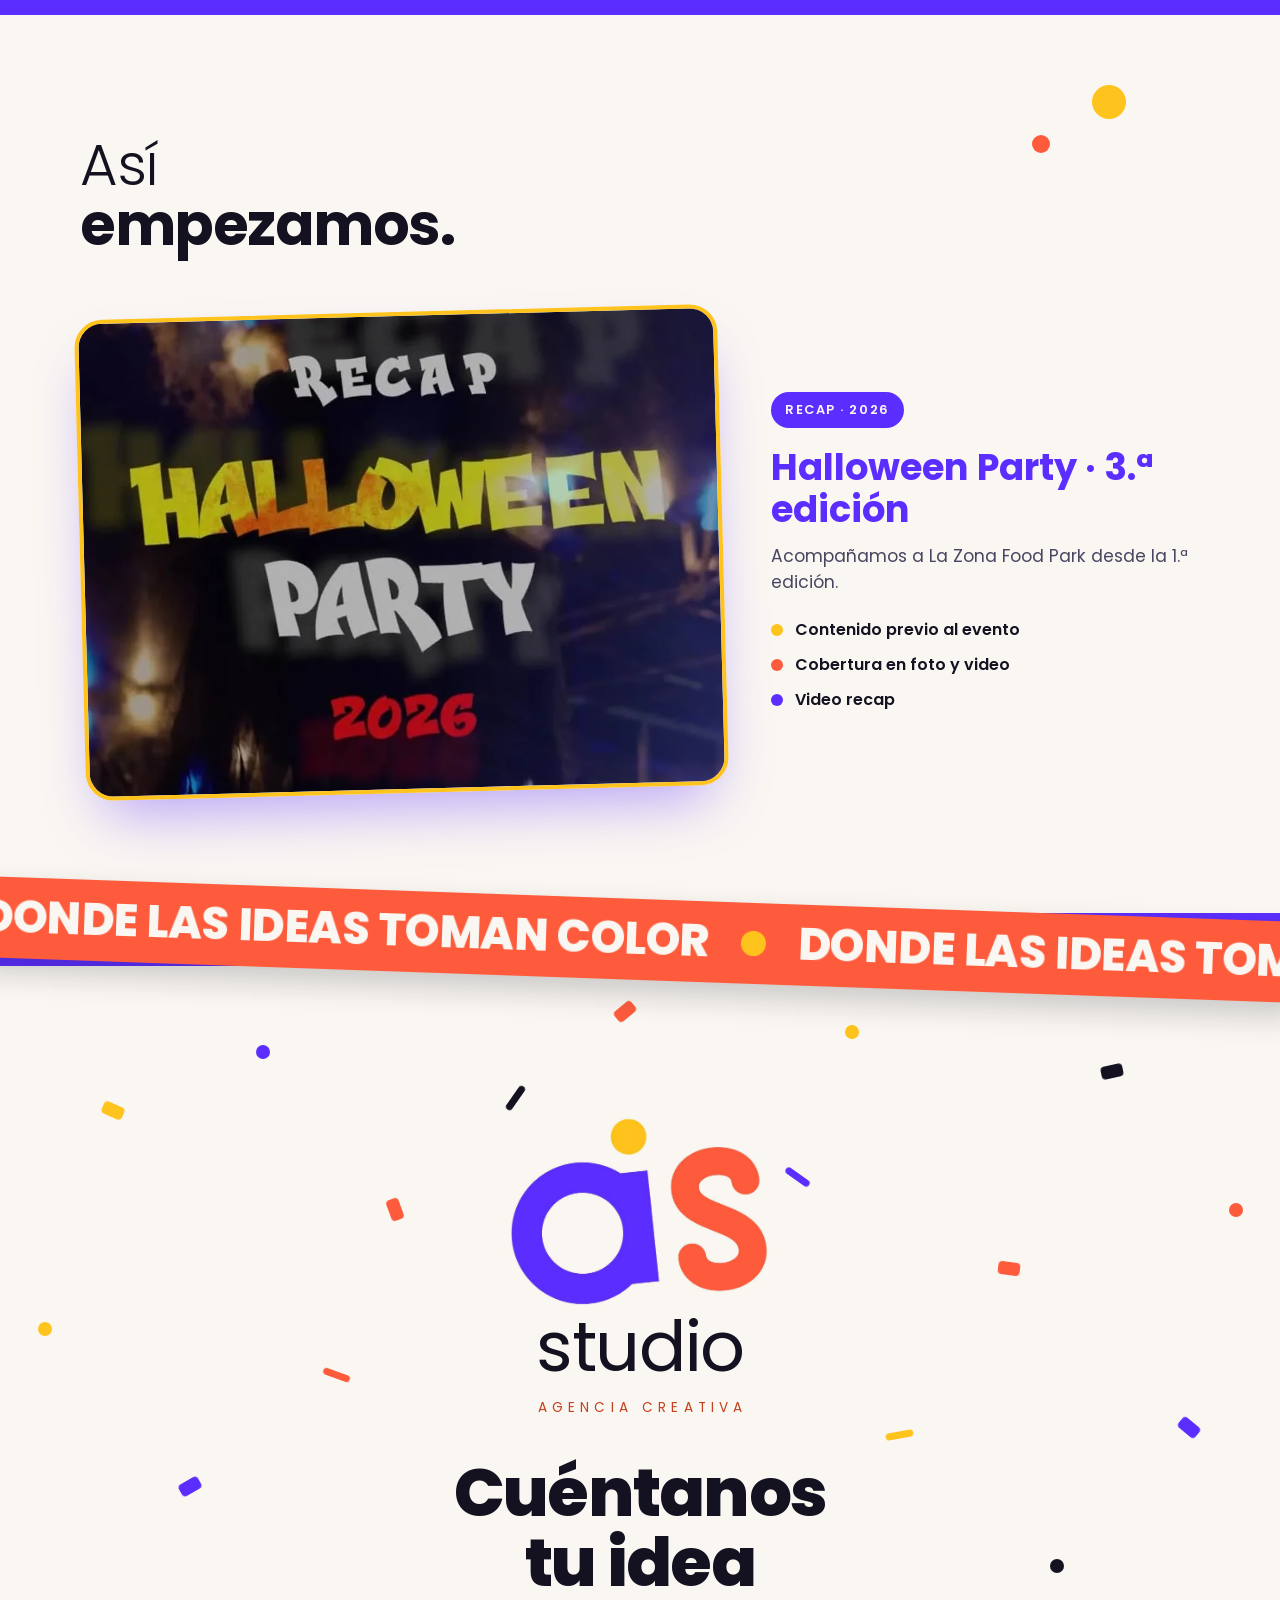
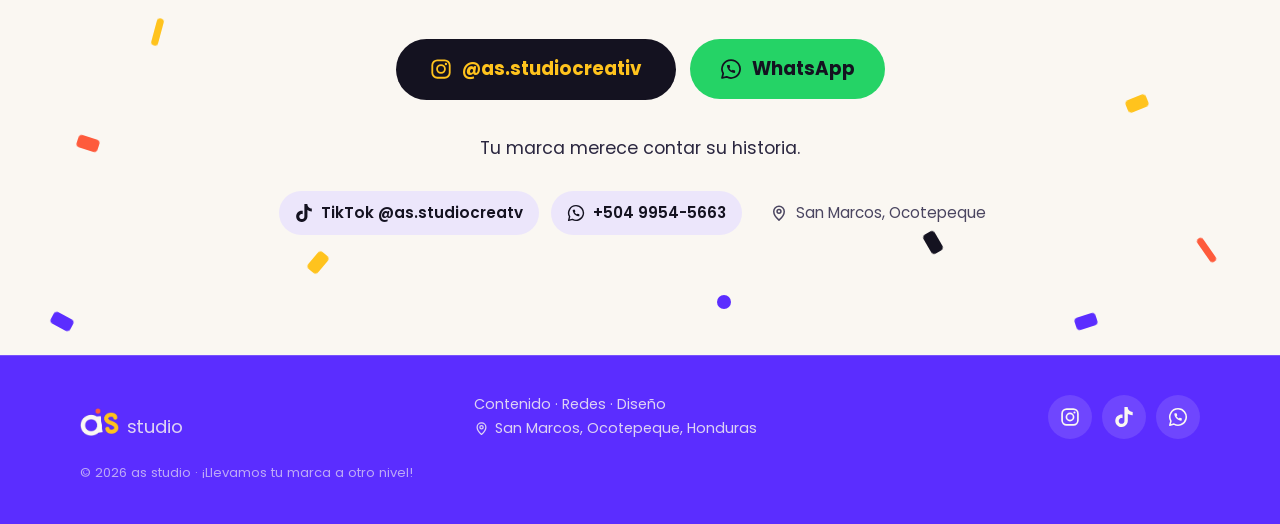
==== commit ef22d1fe: "Redes: TikTok @as.studiocreatv en lugar de las cuentas magnifiq Co-Authored-By: Claude Opus 5.5 <nor" ====
--- a/index.html
+++ b/index.html
@@ -40,8 +40,7 @@
   },
   "sameAs": [
     "https://instagram.com/as.studiocreativ",
-    "https://instagram.com/magnifiq_mq",
-    "https://www.tiktok.com/@iam_magnifiq"
+    "https://www.tiktok.com/@as.studiocreatv"
   ]
 }
 </script>
@@ -249,8 +248,7 @@
       </div>
       <p class="lema revela">Tu marca merece contar su historia.</p>
       <ul class="redes revela" aria-label="Redes sociales">
-        <li><a href="https://instagram.com/magnifiq_mq" target="_blank" rel="noopener"><svg width="18" height="18" aria-hidden="true"><use href="#i-ig"/></svg>@magnifiq_mq</a></li>
-        <li><a href="https://www.tiktok.com/@iam_magnifiq" target="_blank" rel="noopener"><svg width="18" height="18" aria-hidden="true"><use href="#i-tt"/></svg>@iam_magnifiq</a></li>
+        <li><a href="https://www.tiktok.com/@as.studiocreatv" target="_blank" rel="noopener"><svg width="18" height="18" aria-hidden="true"><use href="#i-tt"/></svg>TikTok @as.studiocreatv</a></li>
         <li><a href="tel:+50499545663"><svg width="18" height="18" aria-hidden="true"><use href="#i-wa"/></svg>+504 9954-5663</a></li>
         <li><span><svg width="18" height="18" aria-hidden="true"><use href="#i-pin"/></svg>San Marcos, Ocotepeque</span></li>
       </ul>
@@ -268,8 +266,7 @@
       <span class="pie-lugar"><svg width="15" height="15" aria-hidden="true"><use href="#i-pin"/></svg>San Marcos, Ocotepeque, Honduras</span></p>
     <ul class="pie-redes" aria-label="Redes sociales">
       <li><a href="https://instagram.com/as.studiocreativ" target="_blank" rel="noopener" aria-label="Instagram @as.studiocreativ"><svg width="20" height="20" aria-hidden="true"><use href="#i-ig"/></svg></a></li>
-      <li><a href="https://instagram.com/magnifiq_mq" target="_blank" rel="noopener" aria-label="Instagram @magnifiq_mq"><svg width="20" height="20" aria-hidden="true"><use href="#i-ig"/></svg></a></li>
-      <li><a href="https://www.tiktok.com/@iam_magnifiq" target="_blank" rel="noopener" aria-label="TikTok @iam_magnifiq"><svg width="20" height="20" aria-hidden="true"><use href="#i-tt"/></svg></a></li>
+      <li><a href="https://www.tiktok.com/@as.studiocreatv" target="_blank" rel="noopener" aria-label="TikTok @as.studiocreatv"><svg width="20" height="20" aria-hidden="true"><use href="#i-tt"/></svg></a></li>
       <li><a href="https://wa.me/50499545663" target="_blank" rel="noopener" aria-label="WhatsApp +504 9954-5663"><svg width="20" height="20" aria-hidden="true"><use href="#i-wa"/></svg></a></li>
     </ul>
     <p class="pie-copy">© 2026 as studio · ¡Llevamos tu marca a otro nivel!</p>
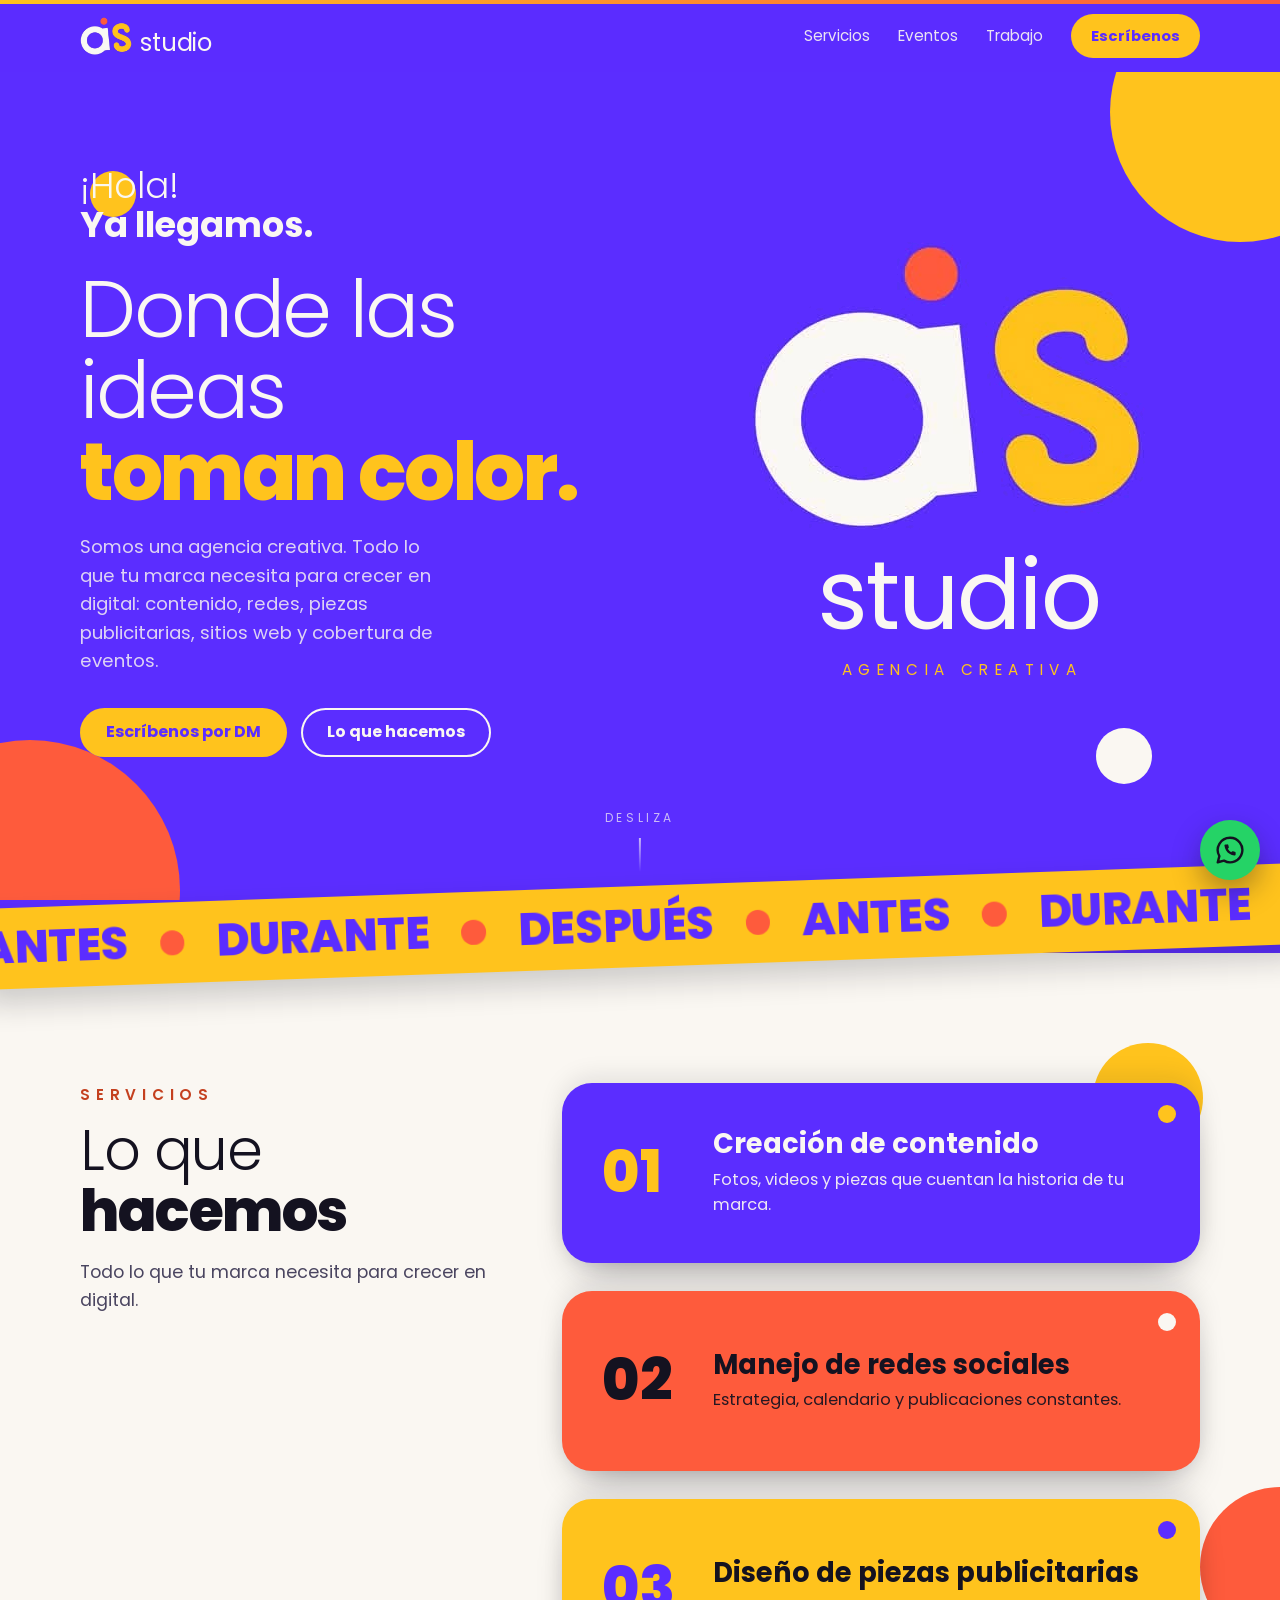
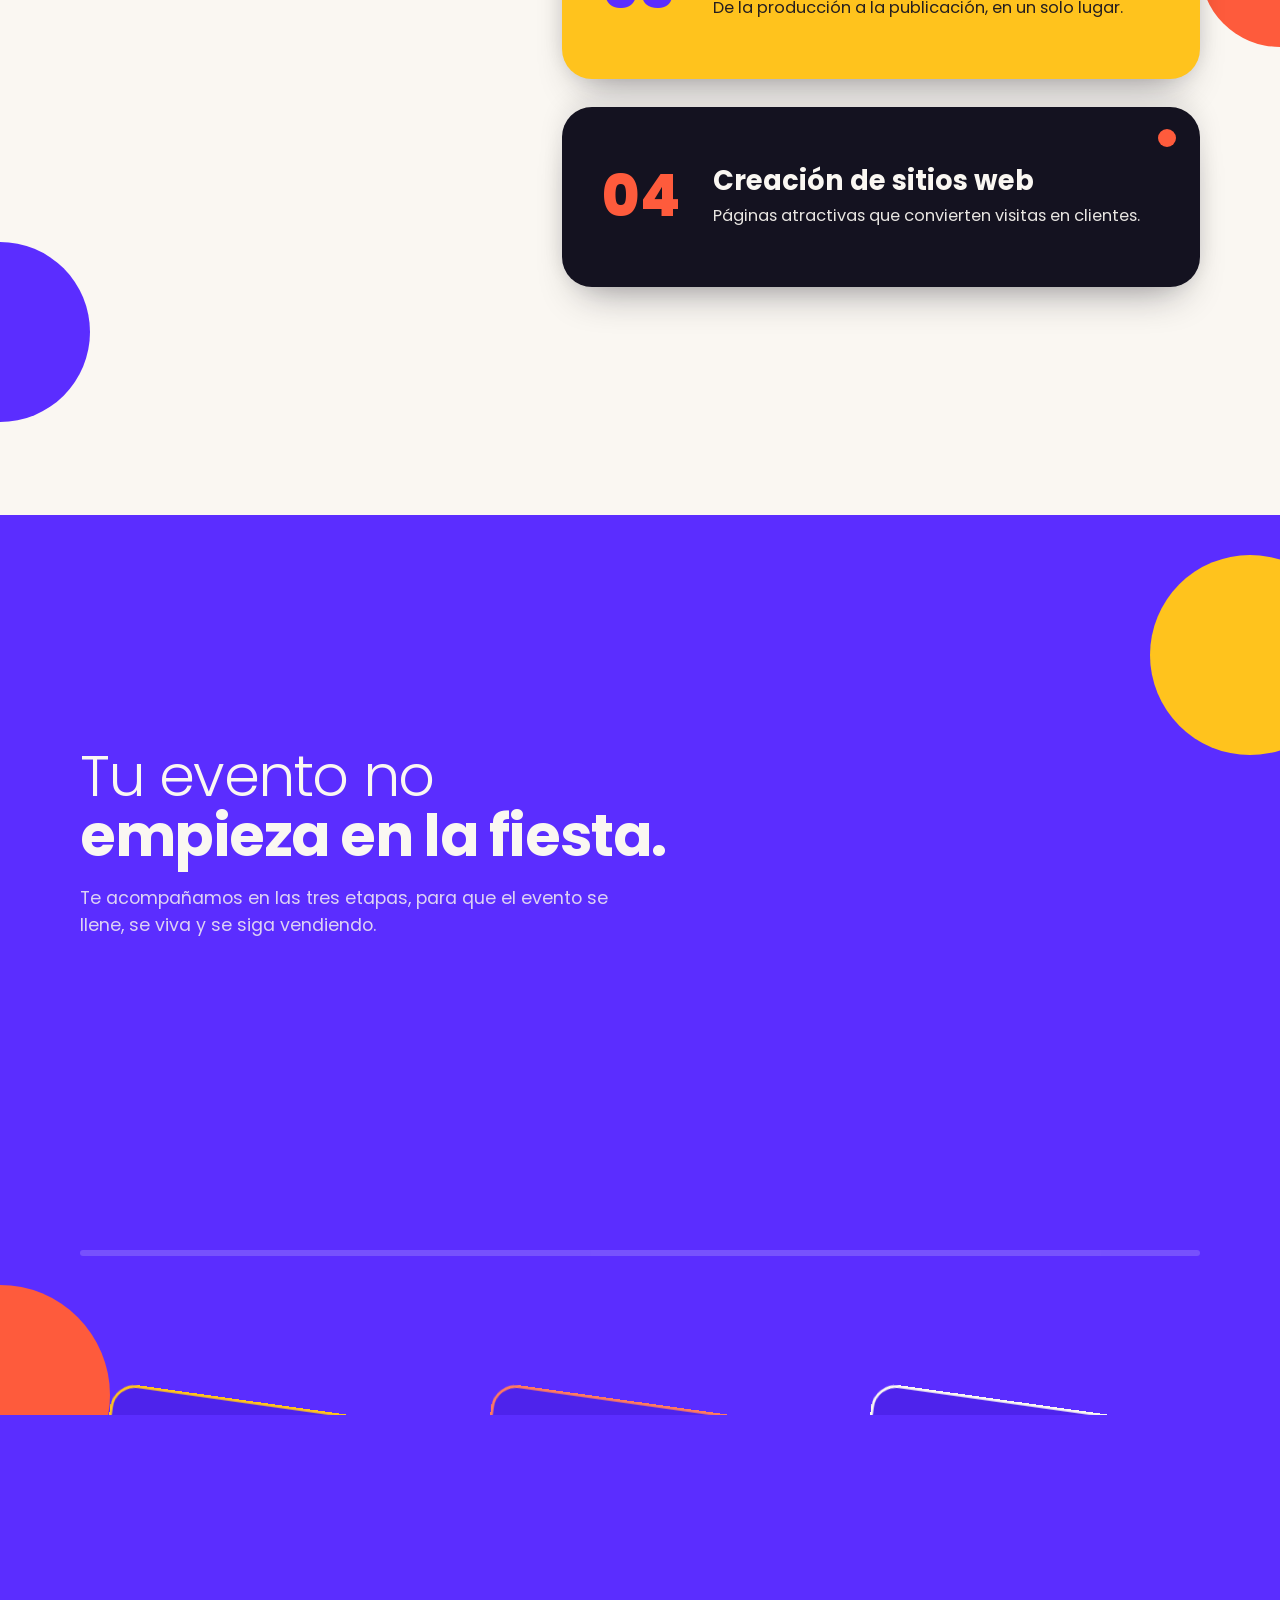
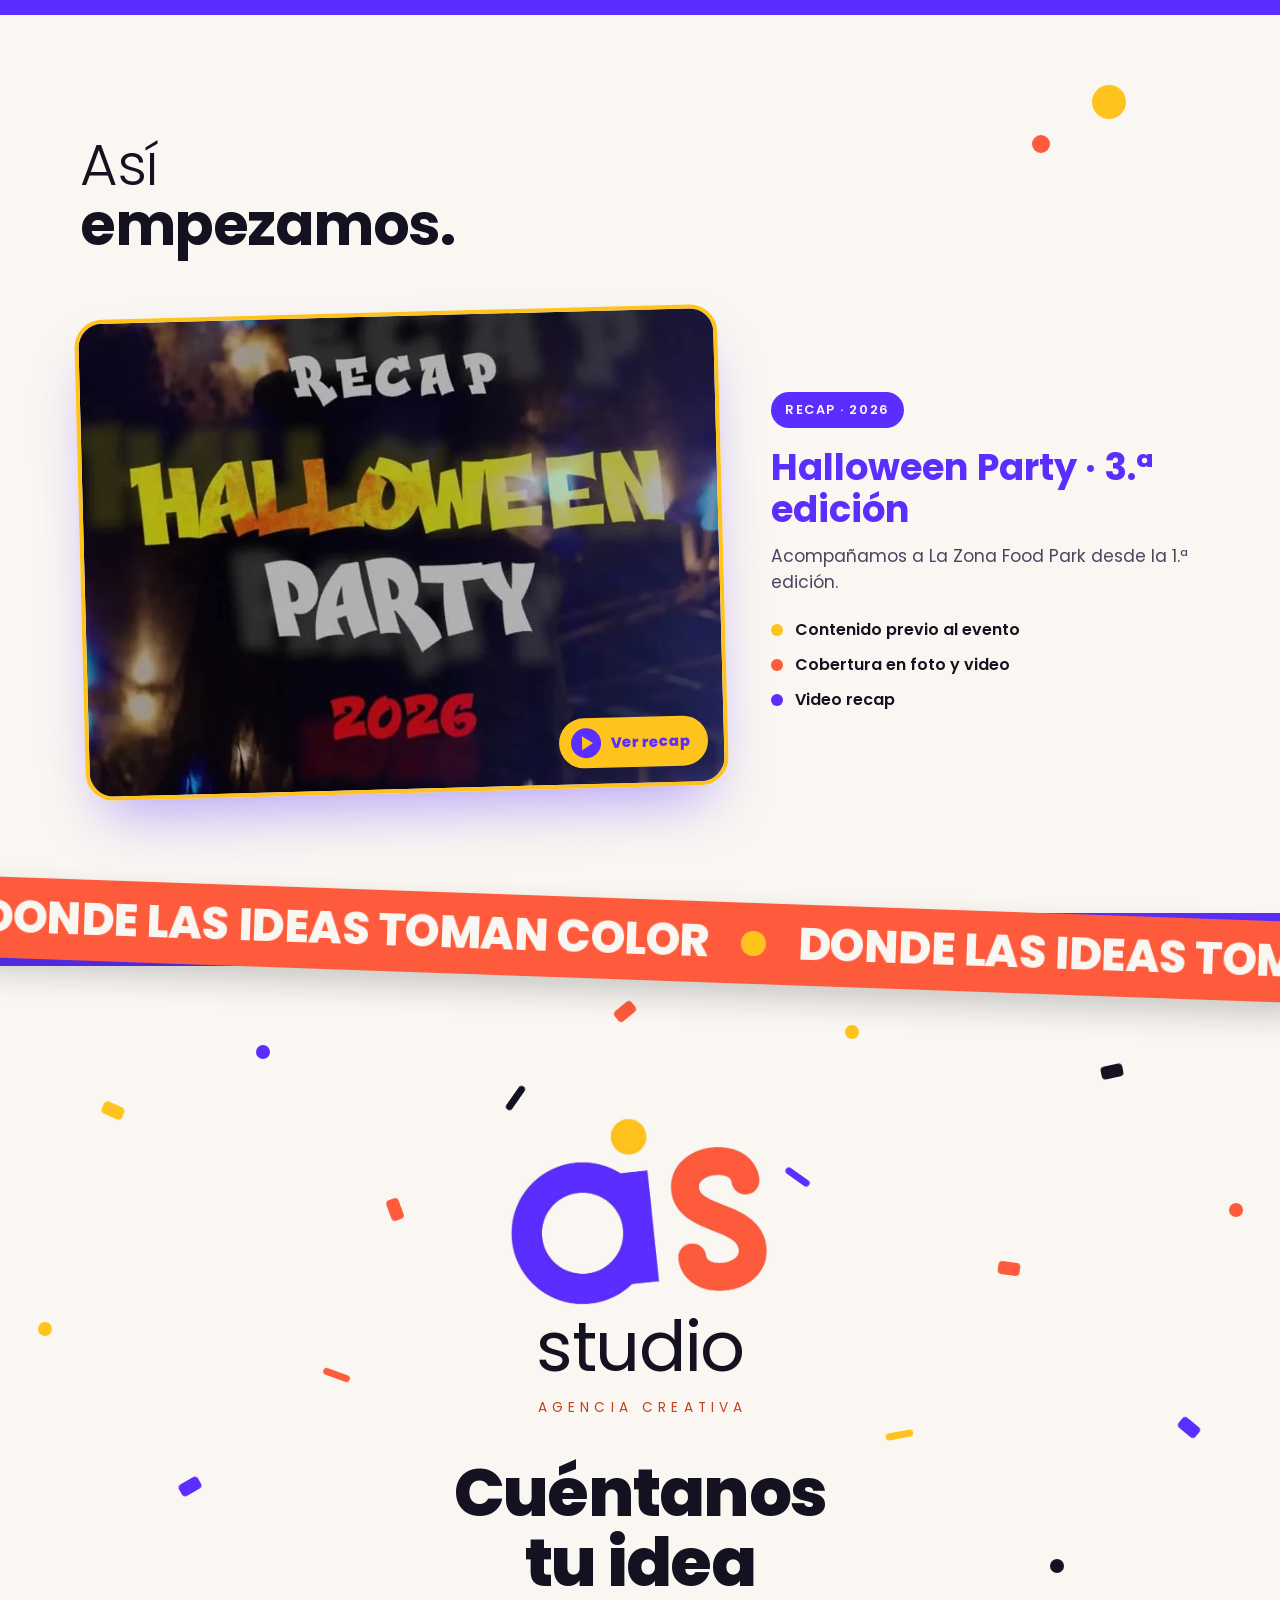
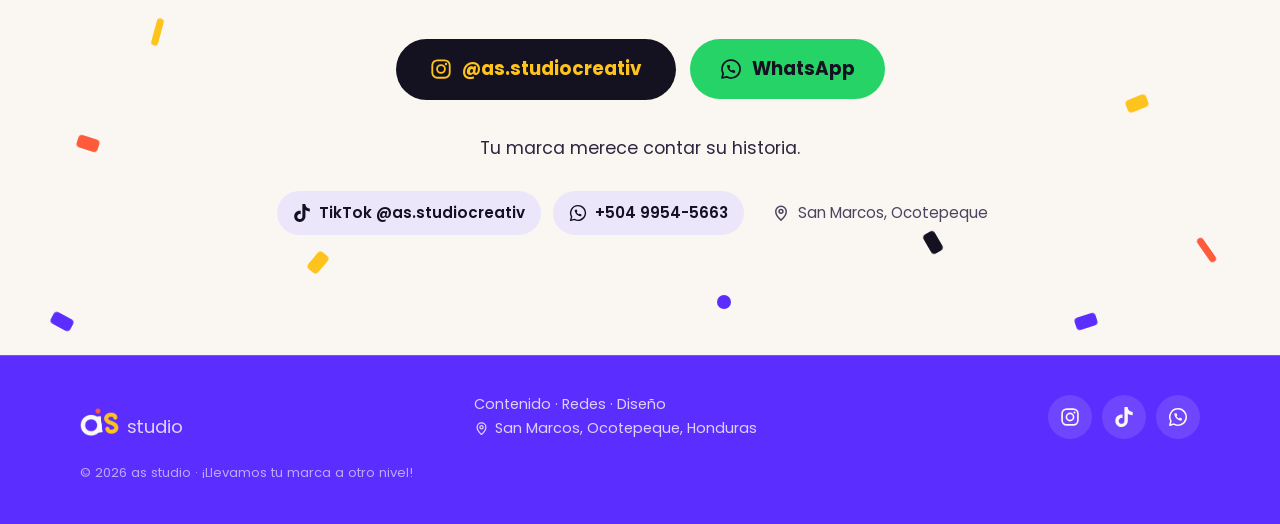
==== commit 1f08f1ff: "Redes con URLs exactas del cliente y recap enlazado a Instagram TikTok @as.studiocreativ, Instagram " ====
--- a/index.html
+++ b/index.html
@@ -39,8 +39,8 @@
     "addressCountry": "HN"
   },
   "sameAs": [
-    "https://instagram.com/as.studiocreativ",
-    "https://www.tiktok.com/@as.studiocreatv"
+    "https://www.instagram.com/as.studiocreativ/",
+    "https://www.tiktok.com/@as.studiocreativ"
   ]
 }
 </script>
@@ -72,7 +72,7 @@
       <li class="ocultar-movil"><a href="#servicios">Servicios</a></li>
       <li class="ocultar-movil"><a href="#como">Eventos</a></li>
       <li class="ocultar-movil"><a href="#trabajo">Trabajo</a></li>
-      <li><a class="btn btn-amarillo" href="https://instagram.com/as.studiocreativ" target="_blank" rel="noopener">Escríbenos</a></li>
+      <li><a class="btn btn-amarillo" href="https://www.instagram.com/as.studiocreativ/" target="_blank" rel="noopener">Escríbenos</a></li>
     </ul>
   </nav>
 </header>
@@ -90,7 +90,7 @@
         <h1 class="entra" style="--d:.12s">Donde las ideas <em>toman color.</em></h1>
         <p class="lead entra" style="--d:.24s">Somos una agencia creativa. Todo lo que tu marca necesita para crecer en digital: contenido, redes, piezas publicitarias, sitios web y cobertura de eventos.</p>
         <div class="acciones entra" style="--d:.36s">
-          <a class="btn btn-amarillo" href="https://instagram.com/as.studiocreativ" target="_blank" rel="noopener">Escríbenos por DM</a>
+          <a class="btn btn-amarillo" href="https://www.instagram.com/as.studiocreativ/" target="_blank" rel="noopener">Escríbenos por DM</a>
           <a class="btn btn-borde" href="#servicios">Lo que hacemos</a>
         </div>
       </div>
@@ -182,7 +182,10 @@
       <h2 class="titulo revela">Así <strong>empezamos.</strong></h2>
       <div class="caso">
         <figure>
-          <img src="assets/recap-halloween-2026.webp" alt="Portada del video recap de la Halloween Party 2026" width="866" height="645" loading="lazy">
+          <a class="caso-enlace" href="https://www.instagram.com/p/DfSnCq9Rrc0/" target="_blank" rel="noopener" aria-label="Ver el video recap de la Halloween Party 2026 en Instagram">
+            <img src="assets/recap-halloween-2026.webp" alt="Portada del video recap de la Halloween Party 2026" width="866" height="645" loading="lazy">
+            <span class="ver-recap" aria-hidden="true"><span class="play"></span>Ver recap</span>
+          </a>
         </figure>
         <div>
           <span class="etiqueta revela">Recap · 2026</span>
@@ -243,12 +246,12 @@
       <p class="cta-agencia revela">AGENCIA CREATIVA</p>
       <h2 class="titulo revela">Cuéntanos <strong>tu idea</strong></h2>
       <div class="acciones revela">
-        <a class="btn btn-tinta" href="https://instagram.com/as.studiocreativ" target="_blank" rel="noopener"><svg width="22" height="22" aria-hidden="true"><use href="#i-ig"/></svg>@as.studiocreativ</a>
+        <a class="btn btn-tinta" href="https://www.instagram.com/as.studiocreativ/" target="_blank" rel="noopener"><svg width="22" height="22" aria-hidden="true"><use href="#i-ig"/></svg>@as.studiocreativ</a>
         <a class="btn btn-wa" href="https://wa.me/50499545663?text=%C2%A1Hola%20as%20studio!%20Quiero%20informaci%C3%B3n%20sobre%20sus%20servicios." target="_blank" rel="noopener"><svg width="22" height="22" aria-hidden="true"><use href="#i-wa"/></svg>WhatsApp</a>
       </div>
       <p class="lema revela">Tu marca merece contar su historia.</p>
       <ul class="redes revela" aria-label="Redes sociales">
-        <li><a href="https://www.tiktok.com/@as.studiocreatv" target="_blank" rel="noopener"><svg width="18" height="18" aria-hidden="true"><use href="#i-tt"/></svg>TikTok @as.studiocreatv</a></li>
+        <li><a href="https://www.tiktok.com/@as.studiocreativ" target="_blank" rel="noopener"><svg width="18" height="18" aria-hidden="true"><use href="#i-tt"/></svg>TikTok @as.studiocreativ</a></li>
         <li><a href="tel:+50499545663"><svg width="18" height="18" aria-hidden="true"><use href="#i-wa"/></svg>+504 9954-5663</a></li>
         <li><span><svg width="18" height="18" aria-hidden="true"><use href="#i-pin"/></svg>San Marcos, Ocotepeque</span></li>
       </ul>
@@ -265,8 +268,8 @@
     <p class="pie-texto">Contenido · Redes · Diseño<br>
       <span class="pie-lugar"><svg width="15" height="15" aria-hidden="true"><use href="#i-pin"/></svg>San Marcos, Ocotepeque, Honduras</span></p>
     <ul class="pie-redes" aria-label="Redes sociales">
-      <li><a href="https://instagram.com/as.studiocreativ" target="_blank" rel="noopener" aria-label="Instagram @as.studiocreativ"><svg width="20" height="20" aria-hidden="true"><use href="#i-ig"/></svg></a></li>
-      <li><a href="https://www.tiktok.com/@as.studiocreatv" target="_blank" rel="noopener" aria-label="TikTok @as.studiocreatv"><svg width="20" height="20" aria-hidden="true"><use href="#i-tt"/></svg></a></li>
+      <li><a href="https://www.instagram.com/as.studiocreativ/" target="_blank" rel="noopener" aria-label="Instagram @as.studiocreativ"><svg width="20" height="20" aria-hidden="true"><use href="#i-ig"/></svg></a></li>
+      <li><a href="https://www.tiktok.com/@as.studiocreativ" target="_blank" rel="noopener" aria-label="TikTok @as.studiocreativ"><svg width="20" height="20" aria-hidden="true"><use href="#i-tt"/></svg></a></li>
       <li><a href="https://wa.me/50499545663" target="_blank" rel="noopener" aria-label="WhatsApp +504 9954-5663"><svg width="20" height="20" aria-hidden="true"><use href="#i-wa"/></svg></a></li>
     </ul>
     <p class="pie-copy">© 2026 as studio · ¡Llevamos tu marca a otro nivel!</p>
--- a/styles.css
+++ b/styles.css
@@ -101,6 +101,13 @@
 .caso{display:grid;grid-template-columns:1.2fr .8fr;gap:48px;align-items:center;margin-top:56px;position:relative;z-index:1}
 .caso figure{border:4px solid var(--amarillo);border-radius:var(--radio);overflow:hidden;box-shadow:0 30px 60px -20px rgba(91,45,255,.45);rotate:-1.5deg}
 .caso figure img{width:100%;aspect-ratio:866/645;object-fit:cover}
+.caso-enlace{display:block;position:relative;color:var(--morado);text-decoration:none}
+.caso-enlace:focus-visible{outline-offset:-6px}
+.ver-recap{position:absolute;right:16px;bottom:16px;display:inline-flex;align-items:center;gap:10px;padding:10px 18px 10px 12px;font-size:.92rem;border-radius:999px;background:var(--amarillo);font-weight:800;box-shadow:0 10px 24px rgba(20,18,32,.35);transition:scale .25s ease,background .25s ease;white-space:nowrap}
+.ver-recap .play{width:30px;height:30px;border-radius:50%;background:var(--morado);position:relative}
+.ver-recap .play::after{content:"";position:absolute;left:11px;top:8px;border-left:11px solid var(--amarillo);border-top:7px solid transparent;border-bottom:7px solid transparent}
+.caso-enlace:hover .ver-recap{scale:1.08}
+.caso-enlace:hover img{filter:brightness(1.1)}
 .etiqueta{display:inline-block;background:var(--morado);color:var(--crema);font-size:.8rem;font-weight:600;letter-spacing:.12em;text-transform:uppercase;padding:8px 14px;border-radius:999px}
 .caso h3{font-size:clamp(1.7rem,3vw,2.3rem);font-weight:700;color:var(--morado);line-height:1.15;margin:18px 0 12px}
 .caso p{color:#4a4560;font-size:1.08rem}
